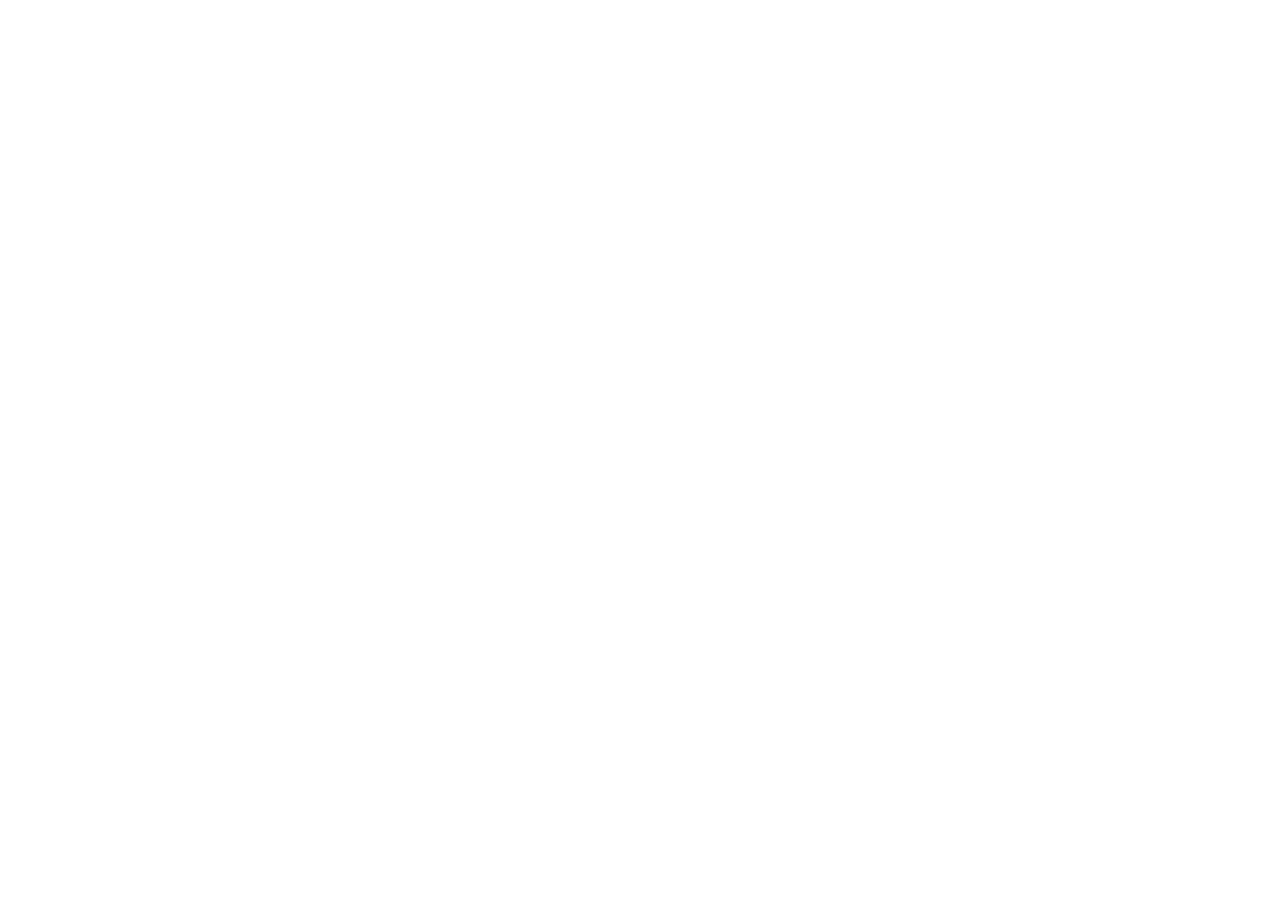
==== index.html @ 7dee85f5 "init project" ====
<!DOCTYPE html>
<html lang="en">
<head>
    <meta charset="UTF-8">
    <meta name="viewport" content="width=device-width, initial-scale=1.0">
    <title>Document</title>
</head>
<body>
    
</body>
</html>
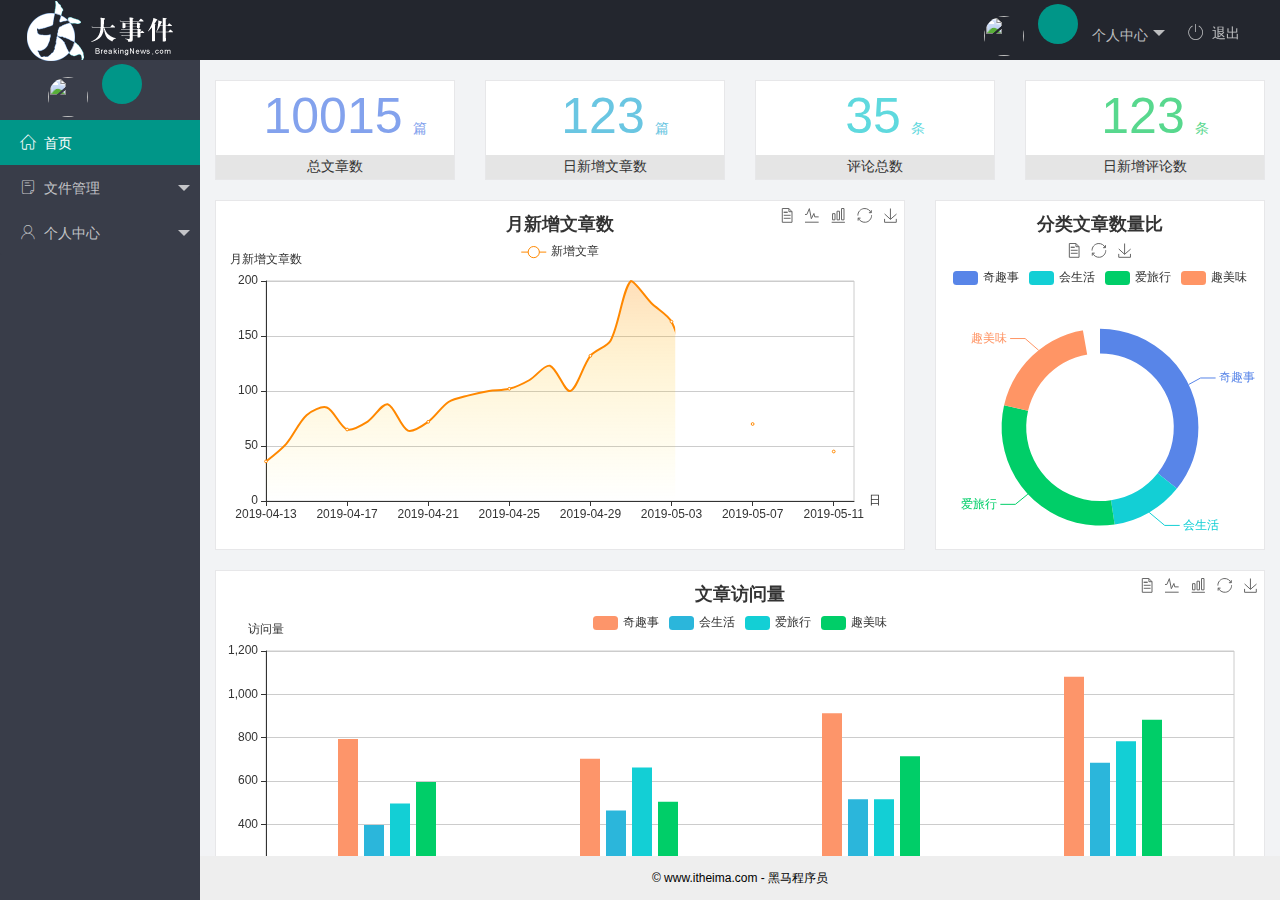
==== commit 32df4b97: "完成首页开发" ====
--- a/index.html
+++ b/index.html
@@ -1,11 +1,107 @@
 <!DOCTYPE html>
 <html lang="en">
+
 <head>
     <meta charset="UTF-8">
     <meta name="viewport" content="width=device-width, initial-scale=1.0">
-    <title>Document</title>
+    <title>后台主页</title>
+    <!-- 导入 layui 的样式表 -->
+    <link rel="stylesheet" href="/assets/lib/layui/css/layui.css">
+    <!-- 导入字体图标样式 -->
+    <link rel="stylesheet" href="/assets/fonts/iconfont.css">
+    <link rel="stylesheet" href="/assets/css/index.css">
 </head>
-<body>
-    
+
+<body class="layui-layout-body">
+    <div class="layui-layout layui-layout-admin">
+        <div class="layui-header">
+            <div class="layui-logo">
+                <img src="/assets/images/logo.png" alt="">
+            </div>
+            <!-- 头部区域（可配合layui已有的水平导航） -->
+
+            <ul class="layui-nav layui-layout-right">
+                <li class="layui-nav-item">
+                    <a href="javascript:;">
+                        <img src="http://t.cn/RCzsdCq" class="layui-nav-img">
+                        <span class="text-avatar"></span>
+                        个人中心
+                    </a>
+                    <dl class="layui-nav-child">
+                        <dd><a href="">基本资料</a></dd>
+                        <dd><a href="">更换头像</a></dd>
+                        <dd><a href="">重置密码</a></dd>
+                    </dl>
+                </li>
+                <li class="layui-nav-item"><a href="javascript:;" id="btnLogout"><span
+                            class="iconfont icon-tuichu"></span>退出</a></li>
+            </ul>
+        </div>
+
+        <div class="layui-side layui-bg-black">
+
+            <div class="userinfo">
+                <img src="http://t.cn/RCzsdCq" class="layui-nav-img">
+                <span class="text-avatar"></span>
+                <span id="welcome"></span>
+            </div>
+            <div class="layui-side-scroll">
+                <!-- 左侧导航区域（可配合layui已有的垂直导航） -->
+                <ul class="layui-nav layui-nav-tree" lay-shrink="all">
+                    <li class="layui-nav-item layui-this">
+                        <a href="/home/dashboard.html" target="fm"><span class="iconfont icon-home"></span>首页</a>
+                    </li>
+                    <li class="layui-nav-item">
+                        <a class="" href="javascript:;"><span class="iconfont icon-16"></span>文件管理</a>
+                        <dl class="layui-nav-child">
+                            <dd>
+                                <a href="javascript:;"><i class="layui-icon layui-icon-app"></i> 文章类型</a>
+                            </dd>
+                            <dd>
+                                <a href="javascript:;"><i class="layui-icon layui-icon-app"></i> 文章列表</a>
+                            </dd>
+                            <dd>
+                                <a href="javascript:;"><i class="layui-icon layui-icon-app"></i> 发表文章</a>
+                            </dd>
+                        </dl>
+                    </li>
+                    <li class="layui-nav-item">
+                        <a href="javascript:;"><span class="iconfont icon-user"></span>个人中心</a>
+                        <dl class="layui-nav-child">
+                            <dd>
+                                <a href="javascript:;"><i class="layui-icon layui-icon-app"></i> 基本资料</a>
+                            </dd>
+                            <dd>
+                                <a href="javascript:;"><i class="layui-icon layui-icon-app"></i> 更换头像</a>
+                            </dd>
+                            <dd>
+                                <a href="javascript:;"><i class="layui-icon layui-icon-app"></i> 重置密码</a>
+                            </dd>
+                        </dl>
+                    </li>
+
+                </ul>
+            </div>
+        </div>
+
+        <div class="layui-body">
+            <!-- 内容主体区域 -->
+            <iframe name="fm" src="/home/dashboard.html" frameborder="0"></iframe>
+        </div>
+
+        <div class="layui-footer">
+            <!-- 底部固定区域 -->
+            © www.itheima.com - 黑马程序员
+        </div>
+    </div>
+    <!-- 导入layui的js文件 -->
+    <script src="./assets/lib/layui/layui.all.js"></script>
+    <!-- 导入jquery -->
+    <script src="./assets/lib/jquery.js"></script>
+    <!-- 导入自己封装的baseAPI -->
+    <script src="./assets/js/baseAPI.js"></script>
+    <!-- 导入自己的 js 文件 -->
+    <script src="./assets/js/index.js"></script>
 </body>
+
 </html>--- a/assets/lib/layui/css/layui.css
+++ b/assets/lib/layui/css/layui.css
@@ -0,0 +1,2 @@
+/** layui-v2.5.5 MIT License By https://www.layui.com */
+ .layui-inline,img{display:inline-block;vertical-align:middle}h1,h2,h3,h4,h5,h6{font-weight:400}.layui-edge,.layui-header,.layui-inline,.layui-main{position:relative}.layui-body,.layui-edge,.layui-elip{overflow:hidden}.layui-btn,.layui-edge,.layui-inline,img{vertical-align:middle}.layui-btn,.layui-disabled,.layui-icon,.layui-unselect{-moz-user-select:none;-webkit-user-select:none;-ms-user-select:none}.layui-elip,.layui-form-checkbox span,.layui-form-pane .layui-form-label{text-overflow:ellipsis;white-space:nowrap}.layui-breadcrumb,.layui-tree-btnGroup{visibility:hidden}blockquote,body,button,dd,div,dl,dt,form,h1,h2,h3,h4,h5,h6,input,li,ol,p,pre,td,textarea,th,ul{margin:0;padding:0;-webkit-tap-highlight-color:rgba(0,0,0,0)}a:active,a:hover{outline:0}img{border:none}li{list-style:none}table{border-collapse:collapse;border-spacing:0}h4,h5,h6{font-size:100%}button,input,optgroup,option,select,textarea{font-family:inherit;font-size:inherit;font-style:inherit;font-weight:inherit;outline:0}pre{white-space:pre-wrap;white-space:-moz-pre-wrap;white-space:-pre-wrap;white-space:-o-pre-wrap;word-wrap:break-word}body{line-height:24px;font:14px Helvetica Neue,Helvetica,PingFang SC,Tahoma,Arial,sans-serif}hr{height:1px;margin:10px 0;border:0;clear:both}a{color:#333;text-decoration:none}a:hover{color:#777}a cite{font-style:normal;*cursor:pointer}.layui-border-box,.layui-border-box *{box-sizing:border-box}.layui-box,.layui-box *{box-sizing:content-box}.layui-clear{clear:both;*zoom:1}.layui-clear:after{content:'\20';clear:both;*zoom:1;display:block;height:0}.layui-inline{*display:inline;*zoom:1}.layui-edge{display:inline-block;width:0;height:0;border-width:6px;border-style:dashed;border-color:transparent}.layui-edge-top{top:-4px;border-bottom-color:#999;border-bottom-style:solid}.layui-edge-right{border-left-color:#999;border-left-style:solid}.layui-edge-bottom{top:2px;border-top-color:#999;border-top-style:solid}.layui-edge-left{border-right-color:#999;border-right-style:solid}.layui-disabled,.layui-disabled:hover{color:#d2d2d2!important;cursor:not-allowed!important}.layui-circle{border-radius:100%}.layui-show{display:block!important}.layui-hide{display:none!important}@font-face{font-family:layui-icon;src:url(../font/iconfont.eot?v=250);src:url(../font/iconfont.eot?v=250#iefix) format('embedded-opentype'),url(../font/iconfont.woff2?v=250) format('woff2'),url(../font/iconfont.woff?v=250) format('woff'),url(../font/iconfont.ttf?v=250) format('truetype'),url(../font/iconfont.svg?v=250#layui-icon) format('svg')}.layui-icon{font-family:layui-icon!important;font-size:16px;font-style:normal;-webkit-font-smoothing:antialiased;-moz-osx-font-smoothing:grayscale}.layui-icon-reply-fill:before{content:"\e611"}.layui-icon-set-fill:before{content:"\e614"}.layui-icon-menu-fill:before{content:"\e60f"}.layui-icon-search:before{content:"\e615"}.layui-icon-share:before{content:"\e641"}.layui-icon-set-sm:before{content:"\e620"}.layui-icon-engine:before{content:"\e628"}.layui-icon-close:before{content:"\1006"}.layui-icon-close-fill:before{content:"\1007"}.layui-icon-chart-screen:before{content:"\e629"}.layui-icon-star:before{content:"\e600"}.layui-icon-circle-dot:before{content:"\e617"}.layui-icon-chat:before{content:"\e606"}.layui-icon-release:before{content:"\e609"}.layui-icon-list:before{content:"\e60a"}.layui-icon-chart:before{content:"\e62c"}.layui-icon-ok-circle:before{content:"\1005"}.layui-icon-layim-theme:before{content:"\e61b"}.layui-icon-table:before{content:"\e62d"}.layui-icon-right:before{content:"\e602"}.layui-icon-left:before{content:"\e603"}.layui-icon-cart-simple:before{content:"\e698"}.layui-icon-face-cry:before{content:"\e69c"}.layui-icon-face-smile:before{content:"\e6af"}.layui-icon-survey:before{content:"\e6b2"}.layui-icon-tree:before{content:"\e62e"}.layui-icon-upload-circle:before{content:"\e62f"}.layui-icon-add-circle:before{content:"\e61f"}.layui-icon-download-circle:before{content:"\e601"}.layui-icon-templeate-1:before{content:"\e630"}.layui-icon-util:before{content:"\e631"}.layui-icon-face-surprised:before{content:"\e664"}.layui-icon-edit:before{content:"\e642"}.layui-icon-speaker:before{content:"\e645"}.layui-icon-down:before{content:"\e61a"}.layui-icon-file:before{content:"\e621"}.layui-icon-layouts:before{content:"\e632"}.layui-icon-rate-half:before{content:"\e6c9"}.layui-icon-add-circle-fine:before{content:"\e608"}.layui-icon-prev-circle:before{content:"\e633"}.layui-icon-read:before{content:"\e705"}.layui-icon-404:before{content:"\e61c"}.layui-icon-carousel:before{content:"\e634"}.layui-icon-help:before{content:"\e607"}.layui-icon-code-circle:before{content:"\e635"}.layui-icon-water:before{content:"\e636"}.layui-icon-username:before{content:"\e66f"}.layui-icon-find-fill:before{content:"\e670"}.layui-icon-about:before{content:"\e60b"}.layui-icon-location:before{content:"\e715"}.layui-icon-up:before{content:"\e619"}.layui-icon-pause:before{content:"\e651"}.layui-icon-date:before{content:"\e637"}.layui-icon-layim-uploadfile:before{content:"\e61d"}.layui-icon-delete:before{content:"\e640"}.layui-icon-play:before{content:"\e652"}.layui-icon-top:before{content:"\e604"}.layui-icon-friends:before{content:"\e612"}.layui-icon-refresh-3:before{content:"\e9aa"}.layui-icon-ok:before{content:"\e605"}.layui-icon-layer:before{content:"\e638"}.layui-icon-face-smile-fine:before{content:"\e60c"}.layui-icon-dollar:before{content:"\e659"}.layui-icon-group:before{content:"\e613"}.layui-icon-layim-download:before{content:"\e61e"}.layui-icon-picture-fine:before{content:"\e60d"}.layui-icon-link:before{content:"\e64c"}.layui-icon-diamond:before{content:"\e735"}.layui-icon-log:before{content:"\e60e"}.layui-icon-rate-solid:before{content:"\e67a"}.layui-icon-fonts-del:before{content:"\e64f"}.layui-icon-unlink:before{content:"\e64d"}.layui-icon-fonts-clear:before{content:"\e639"}.layui-icon-triangle-r:before{content:"\e623"}.layui-icon-circle:before{content:"\e63f"}.layui-icon-radio:before{content:"\e643"}.layui-icon-align-center:before{content:"\e647"}.layui-icon-align-right:before{content:"\e648"}.layui-icon-align-left:before{content:"\e649"}.layui-icon-loading-1:before{content:"\e63e"}.layui-icon-return:before{content:"\e65c"}.layui-icon-fonts-strong:before{content:"\e62b"}.layui-icon-upload:before{content:"\e67c"}.layui-icon-dialogue:before{content:"\e63a"}.layui-icon-video:before{content:"\e6ed"}.layui-icon-headset:before{content:"\e6fc"}.layui-icon-cellphone-fine:before{content:"\e63b"}.layui-icon-add-1:before{content:"\e654"}.layui-icon-face-smile-b:before{content:"\e650"}.layui-icon-fonts-html:before{content:"\e64b"}.layui-icon-form:before{content:"\e63c"}.layui-icon-cart:before{content:"\e657"}.layui-icon-camera-fill:before{content:"\e65d"}.layui-icon-tabs:before{content:"\e62a"}.layui-icon-fonts-code:before{content:"\e64e"}.layui-icon-fire:before{content:"\e756"}.layui-icon-set:before{content:"\e716"}.layui-icon-fonts-u:before{content:"\e646"}.layui-icon-triangle-d:before{content:"\e625"}.layui-icon-tips:before{content:"\e702"}.layui-icon-picture:before{content:"\e64a"}.layui-icon-more-vertical:before{content:"\e671"}.layui-icon-flag:before{content:"\e66c"}.layui-icon-loading:before{content:"\e63d"}.layui-icon-fonts-i:before{content:"\e644"}.layui-icon-refresh-1:before{content:"\e666"}.layui-icon-rmb:before{content:"\e65e"}.layui-icon-home:before{content:"\e68e"}.layui-icon-user:before{content:"\e770"}.layui-icon-notice:before{content:"\e667"}.layui-icon-login-weibo:before{content:"\e675"}.layui-icon-voice:before{content:"\e688"}.layui-icon-upload-drag:before{content:"\e681"}.layui-icon-login-qq:before{content:"\e676"}.layui-icon-snowflake:before{content:"\e6b1"}.layui-icon-file-b:before{content:"\e655"}.layui-icon-template:before{content:"\e663"}.layui-icon-auz:before{content:"\e672"}.layui-icon-console:before{content:"\e665"}.layui-icon-app:before{content:"\e653"}.layui-icon-prev:before{content:"\e65a"}.layui-icon-website:before{content:"\e7ae"}.layui-icon-next:before{content:"\e65b"}.layui-icon-component:before{content:"\e857"}.layui-icon-more:before{content:"\e65f"}.layui-icon-login-wechat:before{content:"\e677"}.layui-icon-shrink-right:before{content:"\e668"}.layui-icon-spread-left:before{content:"\e66b"}.layui-icon-camera:before{content:"\e660"}.layui-icon-note:before{content:"\e66e"}.layui-icon-refresh:before{content:"\e669"}.layui-icon-female:before{content:"\e661"}.layui-icon-male:before{content:"\e662"}.layui-icon-password:before{content:"\e673"}.layui-icon-senior:before{content:"\e674"}.layui-icon-theme:before{content:"\e66a"}.layui-icon-tread:before{content:"\e6c5"}.layui-icon-praise:before{content:"\e6c6"}.layui-icon-star-fill:before{content:"\e658"}.layui-icon-rate:before{content:"\e67b"}.layui-icon-template-1:before{content:"\e656"}.layui-icon-vercode:before{content:"\e679"}.layui-icon-cellphone:before{content:"\e678"}.layui-icon-screen-full:before{content:"\e622"}.layui-icon-screen-restore:before{content:"\e758"}.layui-icon-cols:before{content:"\e610"}.layui-icon-export:before{content:"\e67d"}.layui-icon-print:before{content:"\e66d"}.layui-icon-slider:before{content:"\e714"}.layui-icon-addition:before{content:"\e624"}.layui-icon-subtraction:before{content:"\e67e"}.layui-icon-service:before{content:"\e626"}.layui-icon-transfer:before{content:"\e691"}.layui-main{width:1140px;margin:0 auto}.layui-header{z-index:1000;height:60px}.layui-header a:hover{transition:all .5s;-webkit-transition:all .5s}.layui-side{position:fixed;left:0;top:0;bottom:0;z-index:999;width:200px;overflow-x:hidden}.layui-side-scroll{position:relative;width:220px;height:100%;overflow-x:hidden}.layui-body{position:absolute;left:200px;right:0;top:0;bottom:0;z-index:998;width:auto;overflow-y:auto;box-sizing:border-box}.layui-layout-body{overflow:hidden}.layui-layout-admin .layui-header{background-color:#23262E}.layui-layout-admin .layui-side{top:60px;width:200px;overflow-x:hidden}.layui-layout-admin .layui-body{position:fixed;top:60px;bottom:44px}.layui-layout-admin .layui-main{width:auto;margin:0 15px}.layui-layout-admin .layui-footer{position:fixed;left:200px;right:0;bottom:0;height:44px;line-height:44px;padding:0 15px;background-color:#eee}.layui-layout-admin .layui-logo{position:absolute;left:0;top:0;width:200px;height:100%;line-height:60px;text-align:center;color:#009688;font-size:16px}.layui-layout-admin .layui-header .layui-nav{background:0 0}.layui-layout-left{position:absolute!important;left:200px;top:0}.layui-layout-right{position:absolute!important;right:0;top:0}.layui-container{position:relative;margin:0 auto;padding:0 15px;box-sizing:border-box}.layui-fluid{position:relative;margin:0 auto;padding:0 15px}.layui-row:after,.layui-row:before{content:'';display:block;clear:both}.layui-col-lg1,.layui-col-lg10,.layui-col-lg11,.layui-col-lg12,.layui-col-lg2,.layui-col-lg3,.layui-col-lg4,.layui-col-lg5,.layui-col-lg6,.layui-col-lg7,.layui-col-lg8,.layui-col-lg9,.layui-col-md1,.layui-col-md10,.layui-col-md11,.layui-col-md12,.layui-col-md2,.layui-col-md3,.layui-col-md4,.layui-col-md5,.layui-col-md6,.layui-col-md7,.layui-col-md8,.layui-col-md9,.layui-col-sm1,.layui-col-sm10,.layui-col-sm11,.layui-col-sm12,.layui-col-sm2,.layui-col-sm3,.layui-col-sm4,.layui-col-sm5,.layui-col-sm6,.layui-col-sm7,.layui-col-sm8,.layui-col-sm9,.layui-col-xs1,.layui-col-xs10,.layui-col-xs11,.layui-col-xs12,.layui-col-xs2,.layui-col-xs3,.layui-col-xs4,.layui-col-xs5,.layui-col-xs6,.layui-col-xs7,.layui-col-xs8,.layui-col-xs9{position:relative;display:block;box-sizing:border-box}.layui-col-xs1,.layui-col-xs10,.layui-col-xs11,.layui-col-xs12,.layui-col-xs2,.layui-col-xs3,.layui-col-xs4,.layui-col-xs5,.layui-col-xs6,.layui-col-xs7,.layui-col-xs8,.layui-col-xs9{float:left}.layui-col-xs1{width:8.33333333%}.layui-col-xs2{width:16.66666667%}.layui-col-xs3{width:25%}.layui-col-xs4{width:33.33333333%}.layui-col-xs5{width:41.66666667%}.layui-col-xs6{width:50%}.layui-col-xs7{width:58.33333333%}.layui-col-xs8{width:66.66666667%}.layui-col-xs9{width:75%}.layui-col-xs10{width:83.33333333%}.layui-col-xs11{width:91.66666667%}.layui-col-xs12{width:100%}.layui-col-xs-offset1{margin-left:8.33333333%}.layui-col-xs-offset2{margin-left:16.66666667%}.layui-col-xs-offset3{margin-left:25%}.layui-col-xs-offset4{margin-left:33.33333333%}.layui-col-xs-offset5{margin-left:41.66666667%}.layui-col-xs-offset6{margin-left:50%}.layui-col-xs-offset7{margin-left:58.33333333%}.layui-col-xs-offset8{margin-left:66.66666667%}.layui-col-xs-offset9{margin-left:75%}.layui-col-xs-offset10{margin-left:83.33333333%}.layui-col-xs-offset11{margin-left:91.66666667%}.layui-col-xs-offset12{margin-left:100%}@media screen and (max-width:768px){.layui-hide-xs{display:none!important}.layui-show-xs-block{display:block!important}.layui-show-xs-inline{display:inline!important}.layui-show-xs-inline-block{display:inline-block!important}}@media screen and (min-width:768px){.layui-container{width:750px}.layui-hide-sm{display:none!important}.layui-show-sm-block{display:block!important}.layui-show-sm-inline{display:inline!important}.layui-show-sm-inline-block{display:inline-block!important}.layui-col-sm1,.layui-col-sm10,.layui-col-sm11,.layui-col-sm12,.layui-col-sm2,.layui-col-sm3,.layui-col-sm4,.layui-col-sm5,.layui-col-sm6,.layui-col-sm7,.layui-col-sm8,.layui-col-sm9{float:left}.layui-col-sm1{width:8.33333333%}.layui-col-sm2{width:16.66666667%}.layui-col-sm3{width:25%}.layui-col-sm4{width:33.33333333%}.layui-col-sm5{width:41.66666667%}.layui-col-sm6{width:50%}.layui-col-sm7{width:58.33333333%}.layui-col-sm8{width:66.66666667%}.layui-col-sm9{width:75%}.layui-col-sm10{width:83.33333333%}.layui-col-sm11{width:91.66666667%}.layui-col-sm12{width:100%}.layui-col-sm-offset1{margin-left:8.33333333%}.layui-col-sm-offset2{margin-left:16.66666667%}.layui-col-sm-offset3{margin-left:25%}.layui-col-sm-offset4{margin-left:33.33333333%}.layui-col-sm-offset5{margin-left:41.66666667%}.layui-col-sm-offset6{margin-left:50%}.layui-col-sm-offset7{margin-left:58.33333333%}.layui-col-sm-offset8{margin-left:66.66666667%}.layui-col-sm-offset9{margin-left:75%}.layui-col-sm-offset10{margin-left:83.33333333%}.layui-col-sm-offset11{margin-left:91.66666667%}.layui-col-sm-offset12{margin-left:100%}}@media screen and (min-width:992px){.layui-container{width:970px}.layui-hide-md{display:none!important}.layui-show-md-block{display:block!important}.layui-show-md-inline{display:inline!important}.layui-show-md-inline-block{display:inline-block!important}.layui-col-md1,.layui-col-md10,.layui-col-md11,.layui-col-md12,.layui-col-md2,.layui-col-md3,.layui-col-md4,.layui-col-md5,.layui-col-md6,.layui-col-md7,.layui-col-md8,.layui-col-md9{float:left}.layui-col-md1{width:8.33333333%}.layui-col-md2{width:16.66666667%}.layui-col-md3{width:25%}.layui-col-md4{width:33.33333333%}.layui-col-md5{width:41.66666667%}.layui-col-md6{width:50%}.layui-col-md7{width:58.33333333%}.layui-col-md8{width:66.66666667%}.layui-col-md9{width:75%}.layui-col-md10{width:83.33333333%}.layui-col-md11{width:91.66666667%}.layui-col-md12{width:100%}.layui-col-md-offset1{margin-left:8.33333333%}.layui-col-md-offset2{margin-left:16.66666667%}.layui-col-md-offset3{margin-left:25%}.layui-col-md-offset4{margin-left:33.33333333%}.layui-col-md-offset5{margin-left:41.66666667%}.layui-col-md-offset6{margin-left:50%}.layui-col-md-offset7{margin-left:58.33333333%}.layui-col-md-offset8{margin-left:66.66666667%}.layui-col-md-offset9{margin-left:75%}.layui-col-md-offset10{margin-left:83.33333333%}.layui-col-md-offset11{margin-left:91.66666667%}.layui-col-md-offset12{margin-left:100%}}@media screen and (min-width:1200px){.layui-container{width:1170px}.layui-hide-lg{display:none!important}.layui-show-lg-block{display:block!important}.layui-show-lg-inline{display:inline!important}.layui-show-lg-inline-block{display:inline-block!important}.layui-col-lg1,.layui-col-lg10,.layui-col-lg11,.layui-col-lg12,.layui-col-lg2,.layui-col-lg3,.layui-col-lg4,.layui-col-lg5,.layui-col-lg6,.layui-col-lg7,.layui-col-lg8,.layui-col-lg9{float:left}.layui-col-lg1{width:8.33333333%}.layui-col-lg2{width:16.66666667%}.layui-col-lg3{width:25%}.layui-col-lg4{width:33.33333333%}.layui-col-lg5{width:41.66666667%}.layui-col-lg6{width:50%}.layui-col-lg7{width:58.33333333%}.layui-col-lg8{width:66.66666667%}.layui-col-lg9{width:75%}.layui-col-lg10{width:83.33333333%}.layui-col-lg11{width:91.66666667%}.layui-col-lg12{width:100%}.layui-col-lg-offset1{margin-left:8.33333333%}.layui-col-lg-offset2{margin-left:16.66666667%}.layui-col-lg-offset3{margin-left:25%}.layui-col-lg-offset4{margin-left:33.33333333%}.layui-col-lg-offset5{margin-left:41.66666667%}.layui-col-lg-offset6{margin-left:50%}.layui-col-lg-offset7{margin-left:58.33333333%}.layui-col-lg-offset8{margin-left:66.66666667%}.layui-col-lg-offset9{margin-left:75%}.layui-col-lg-offset10{margin-left:83.33333333%}.layui-col-lg-offset11{margin-left:91.66666667%}.layui-col-lg-offset12{margin-left:100%}}.layui-col-space1{margin:-.5px}.layui-col-space1>*{padding:.5px}.layui-col-space3{margin:-1.5px}.layui-col-space3>*{padding:1.5px}.layui-col-space5{margin:-2.5px}.layui-col-space5>*{padding:2.5px}.layui-col-space8{margin:-3.5px}.layui-col-space8>*{padding:3.5px}.layui-col-space10{margin:-5px}.layui-col-space10>*{padding:5px}.layui-col-space12{margin:-6px}.layui-col-space12>*{padding:6px}.layui-col-space15{margin:-7.5px}.layui-col-space15>*{padding:7.5px}.layui-col-space18{margin:-9px}.layui-col-space18>*{padding:9px}.layui-col-space20{margin:-10px}.layui-col-space20>*{padding:10px}.layui-col-space22{margin:-11px}.layui-col-space22>*{padding:11px}.layui-col-space25{margin:-12.5px}.layui-col-space25>*{padding:12.5px}.layui-col-space30{margin:-15px}.layui-col-space30>*{padding:15px}.layui-btn,.layui-input,.layui-select,.layui-textarea,.layui-upload-button{outline:0;-webkit-appearance:none;transition:all .3s;-webkit-transition:all .3s;box-sizing:border-box}.layui-elem-quote{margin-bottom:10px;padding:15px;line-height:22px;border-left:5px solid #009688;border-radius:0 2px 2px 0;background-color:#f2f2f2}.layui-quote-nm{border-style:solid;border-width:1px 1px 1px 5px;background:0 0}.layui-elem-field{margin-bottom:10px;padding:0;border-width:1px;border-style:solid}.layui-elem-field legend{margin-left:20px;padding:0 10px;font-size:20px;font-weight:300}.layui-field-title{margin:10px 0 20px;border-width:1px 0 0}.layui-field-box{padding:10px 15px}.layui-field-title .layui-field-box{padding:10px 0}.layui-progress{position:relative;height:6px;border-radius:20px;background-color:#e2e2e2}.layui-progress-bar{position:absolute;left:0;top:0;width:0;max-width:100%;height:6px;border-radius:20px;text-align:right;background-color:#5FB878;transition:all .3s;-webkit-transition:all .3s}.layui-progress-big,.layui-progress-big .layui-progress-bar{height:18px;line-height:18px}.layui-progress-text{position:relative;top:-20px;line-height:18px;font-size:12px;color:#666}.layui-progress-big .layui-progress-text{position:static;padding:0 10px;color:#fff}.layui-collapse{border-width:1px;border-style:solid;border-radius:2px}.layui-colla-content,.layui-colla-item{border-top-width:1px;border-top-style:solid}.layui-colla-item:first-child{border-top:none}.layui-colla-title{position:relative;height:42px;line-height:42px;padding:0 15px 0 35px;color:#333;background-color:#f2f2f2;cursor:pointer;font-size:14px;overflow:hidden}.layui-colla-content{display:none;padding:10px 15px;line-height:22px;color:#666}.layui-colla-icon{position:absolute;left:15px;top:0;font-size:14px}.layui-card{margin-bottom:15px;border-radius:2px;background-color:#fff;box-shadow:0 1px 2px 0 rgba(0,0,0,.05)}.layui-card:last-child{margin-bottom:0}.layui-card-header{position:relative;height:42px;line-height:42px;padding:0 15px;border-bottom:1px solid #f6f6f6;color:#333;border-radius:2px 2px 0 0;font-size:14px}.layui-bg-black,.layui-bg-blue,.layui-bg-cyan,.layui-bg-green,.layui-bg-orange,.layui-bg-red{color:#fff!important}.layui-card-body{position:relative;padding:10px 15px;line-height:24px}.layui-card-body[pad15]{padding:15px}.layui-card-body[pad20]{padding:20px}.layui-card-body .layui-table{margin:5px 0}.layui-card .layui-tab{margin:0}.layui-panel-window{position:relative;padding:15px;border-radius:0;border-top:5px solid #E6E6E6;background-color:#fff}.layui-auxiliar-moving{position:fixed;left:0;right:0;top:0;bottom:0;width:100%;height:100%;background:0 0;z-index:9999999999}.layui-form-label,.layui-form-mid,.layui-form-select,.layui-input-block,.layui-input-inline,.layui-textarea{position:relative}.layui-bg-red{background-color:#FF5722!important}.layui-bg-orange{background-color:#FFB800!important}.layui-bg-green{background-color:#009688!important}.layui-bg-cyan{background-color:#2F4056!important}.layui-bg-blue{background-color:#1E9FFF!important}.layui-bg-black{background-color:#393D49!important}.layui-bg-gray{background-color:#eee!important;color:#666!important}.layui-badge-rim,.layui-colla-content,.layui-colla-item,.layui-collapse,.layui-elem-field,.layui-form-pane .layui-form-item[pane],.layui-form-pane .layui-form-label,.layui-input,.layui-layedit,.layui-layedit-tool,.layui-quote-nm,.layui-select,.layui-tab-bar,.layui-tab-card,.layui-tab-title,.layui-tab-title .layui-this:after,.layui-textarea{border-color:#e6e6e6}.layui-timeline-item:before,hr{background-color:#e6e6e6}.layui-text{line-height:22px;font-size:14px;color:#666}.layui-text h1,.layui-text h2,.layui-text h3{font-weight:500;color:#333}.layui-text h1{font-size:30px}.layui-text h2{font-size:24px}.layui-text h3{font-size:18px}.layui-text a:not(.layui-btn){color:#01AAED}.layui-text a:not(.layui-btn):hover{text-decoration:underline}.layui-text ul{padding:5px 0 5px 15px}.layui-text ul li{margin-top:5px;list-style-type:disc}.layui-text em,.layui-word-aux{color:#999!important;padding:0 5px!important}.layui-btn{display:inline-block;height:38px;line-height:38px;padding:0 18px;background-color:#009688;color:#fff;white-space:nowrap;text-align:center;font-size:14px;border:none;border-radius:2px;cursor:pointer}.layui-btn:hover{opacity:.8;filter:alpha(opacity=80);color:#fff}.layui-btn:active{opacity:1;filter:alpha(opacity=100)}.layui-btn+.layui-btn{margin-left:10px}.layui-btn-container{font-size:0}.layui-btn-container .layui-btn{margin-right:10px;margin-bottom:10px}.layui-btn-container .layui-btn+.layui-btn{margin-left:0}.layui-table .layui-btn-container .layui-btn{margin-bottom:9px}.layui-btn-radius{border-radius:100px}.layui-btn .layui-icon{margin-right:3px;font-size:18px;vertical-align:bottom;vertical-align:middle\9}.layui-btn-primary{border:1px solid #C9C9C9;background-color:#fff;color:#555}.layui-btn-primary:hover{border-color:#009688;color:#333}.layui-btn-normal{background-color:#1E9FFF}.layui-btn-warm{background-color:#FFB800}.layui-btn-danger{background-color:#FF5722}.layui-btn-checked{background-color:#5FB878}.layui-btn-disabled,.layui-btn-disabled:active,.layui-btn-disabled:hover{border:1px solid #e6e6e6;background-color:#FBFBFB;color:#C9C9C9;cursor:not-allowed;opacity:1}.layui-btn-lg{height:44px;line-height:44px;padding:0 25px;font-size:16px}.layui-btn-sm{height:30px;line-height:30px;padding:0 10px;font-size:12px}.layui-btn-sm i{font-size:16px!important}.layui-btn-xs{height:22px;line-height:22px;padding:0 5px;font-size:12px}.layui-btn-xs i{font-size:14px!important}.layui-btn-group{display:inline-block;vertical-align:middle;font-size:0}.layui-btn-group .layui-btn{margin-left:0!important;margin-right:0!important;border-left:1px solid rgba(255,255,255,.5);border-radius:0}.layui-btn-group .layui-btn-primary{border-left:none}.layui-btn-group .layui-btn-primary:hover{border-color:#C9C9C9;color:#009688}.layui-btn-group .layui-btn:first-child{border-left:none;border-radius:2px 0 0 2px}.layui-btn-group .layui-btn-primary:first-child{border-left:1px solid #c9c9c9}.layui-btn-group .layui-btn:last-child{border-radius:0 2px 2px 0}.layui-btn-group .layui-btn+.layui-btn{margin-left:0}.layui-btn-group+.layui-btn-group{margin-left:10px}.layui-btn-fluid{width:100%}.layui-input,.layui-select,.layui-textarea{height:38px;line-height:1.3;line-height:38px\9;border-width:1px;border-style:solid;background-color:#fff;border-radius:2px}.layui-input::-webkit-input-placeholder,.layui-select::-webkit-input-placeholder,.layui-textarea::-webkit-input-placeholder{line-height:1.3}.layui-input,.layui-textarea{display:block;width:100%;padding-left:10px}.layui-input:hover,.layui-textarea:hover{border-color:#D2D2D2!important}.layui-input:focus,.layui-textarea:focus{border-color:#C9C9C9!important}.layui-textarea{min-height:100px;height:auto;line-height:20px;padding:6px 10px;resize:vertical}.layui-select{padding:0 10px}.layui-form input[type=checkbox],.layui-form input[type=radio],.layui-form select{display:none}.layui-form [lay-ignore]{display:initial}.layui-form-item{margin-bottom:15px;clear:both;*zoom:1}.layui-form-item:after{content:'\20';clear:both;*zoom:1;display:block;height:0}.layui-form-label{float:left;display:block;padding:9px 15px;width:80px;font-weight:400;line-height:20px;text-align:right}.layui-form-label-col{display:block;float:none;padding:9px 0;line-height:20px;text-align:left}.layui-form-item .layui-inline{margin-bottom:5px;margin-right:10px}.layui-input-block{margin-left:110px;min-height:36px}.layui-input-inline{display:inline-block;vertical-align:middle}.layui-form-item .layui-input-inline{float:left;width:190px;margin-right:10px}.layui-form-text .layui-input-inline{width:auto}.layui-form-mid{float:left;display:block;padding:9px 0!important;line-height:20px;margin-right:10px}.layui-form-danger+.layui-form-select .layui-input,.layui-form-danger:focus{border-color:#FF5722!important}.layui-form-select .layui-input{padding-right:30px;cursor:pointer}.layui-form-select .layui-edge{position:absolute;right:10px;top:50%;margin-top:-3px;cursor:pointer;border-width:6px;border-top-color:#c2c2c2;border-top-style:solid;transition:all .3s;-webkit-transition:all .3s}.layui-form-select dl{display:none;position:absolute;left:0;top:42px;padding:5px 0;z-index:899;min-width:100%;border:1px solid #d2d2d2;max-height:300px;overflow-y:auto;background-color:#fff;border-radius:2px;box-shadow:0 2px 4px rgba(0,0,0,.12);box-sizing:border-box}.layui-form-select dl dd,.layui-form-select dl dt{padding:0 10px;line-height:36px;white-space:nowrap;overflow:hidden;text-overflow:ellipsis}.layui-form-select dl dt{font-size:12px;color:#999}.layui-form-select dl dd{cursor:pointer}.layui-form-select dl dd:hover{background-color:#f2f2f2;-webkit-transition:.5s all;transition:.5s all}.layui-form-select .layui-select-group dd{padding-left:20px}.layui-form-select dl dd.layui-select-tips{padding-left:10px!important;color:#999}.layui-form-select dl dd.layui-this{background-color:#5FB878;color:#fff}.layui-form-checkbox,.layui-form-select dl dd.layui-disabled{background-color:#fff}.layui-form-selected dl{display:block}.layui-form-checkbox,.layui-form-checkbox *,.layui-form-switch{display:inline-block;vertical-align:middle}.layui-form-selected .layui-edge{margin-top:-9px;-webkit-transform:rotate(180deg);transform:rotate(180deg);margin-top:-3px\9}:root .layui-form-selected .layui-edge{margin-top:-9px\0/IE9}.layui-form-selectup dl{top:auto;bottom:42px}.layui-select-none{margin:5px 0;text-align:center;color:#999}.layui-select-disabled .layui-disabled{border-color:#eee!important}.layui-select-disabled .layui-edge{border-top-color:#d2d2d2}.layui-form-checkbox{position:relative;height:30px;line-height:30px;margin-right:10px;padding-right:30px;cursor:pointer;font-size:0;-webkit-transition:.1s linear;transition:.1s linear;box-sizing:border-box}.layui-form-checkbox span{padding:0 10px;height:100%;font-size:14px;border-radius:2px 0 0 2px;background-color:#d2d2d2;color:#fff;overflow:hidden}.layui-form-checkbox:hover span{background-color:#c2c2c2}.layui-form-checkbox i{position:absolute;right:0;top:0;width:30px;height:28px;border:1px solid #d2d2d2;border-left:none;border-radius:0 2px 2px 0;color:#fff;font-size:20px;text-align:center}.layui-form-checkbox:hover i{border-color:#c2c2c2;color:#c2c2c2}.layui-form-checked,.layui-form-checked:hover{border-color:#5FB878}.layui-form-checked span,.layui-form-checked:hover span{background-color:#5FB878}.layui-form-checked i,.layui-form-checked:hover i{color:#5FB878}.layui-form-item .layui-form-checkbox{margin-top:4px}.layui-form-checkbox[lay-skin=primary]{height:auto!important;line-height:normal!important;min-width:18px;min-height:18px;border:none!important;margin-right:0;padding-left:28px;padding-right:0;background:0 0}.layui-form-checkbox[lay-skin=primary] span{padding-left:0;padding-right:15px;line-height:18px;background:0 0;color:#666}.layui-form-checkbox[lay-skin=primary] i{right:auto;left:0;width:16px;height:16px;line-height:16px;border:1px solid #d2d2d2;font-size:12px;border-radius:2px;background-color:#fff;-webkit-transition:.1s linear;transition:.1s linear}.layui-form-checkbox[lay-skin=primary]:hover i{border-color:#5FB878;color:#fff}.layui-form-checked[lay-skin=primary] i{border-color:#5FB878!important;background-color:#5FB878;color:#fff}.layui-checkbox-disbaled[lay-skin=primary] span{background:0 0!important;color:#c2c2c2}.layui-checkbox-disbaled[lay-skin=primary]:hover i{border-color:#d2d2d2}.layui-form-item .layui-form-checkbox[lay-skin=primary]{margin-top:10px}.layui-form-switch{position:relative;height:22px;line-height:22px;min-width:35px;padding:0 5px;margin-top:8px;border:1px solid #d2d2d2;border-radius:20px;cursor:pointer;background-color:#fff;-webkit-transition:.1s linear;transition:.1s linear}.layui-form-switch i{position:absolute;left:5px;top:3px;width:16px;height:16px;border-radius:20px;background-color:#d2d2d2;-webkit-transition:.1s linear;transition:.1s linear}.layui-form-switch em{position:relative;top:0;width:25px;margin-left:21px;padding:0!important;text-align:center!important;color:#999!important;font-style:normal!important;font-size:12px}.layui-form-onswitch{border-color:#5FB878;background-color:#5FB878}.layui-checkbox-disbaled,.layui-checkbox-disbaled i{border-color:#e2e2e2!important}.layui-form-onswitch i{left:100%;margin-left:-21px;background-color:#fff}.layui-form-onswitch em{margin-left:5px;margin-right:21px;color:#fff!important}.layui-checkbox-disbaled span{background-color:#e2e2e2!important}.layui-checkbox-disbaled:hover i{color:#fff!important}[lay-radio]{display:none}.layui-form-radio,.layui-form-radio *{display:inline-block;vertical-align:middle}.layui-form-radio{line-height:28px;margin:6px 10px 0 0;padding-right:10px;cursor:pointer;font-size:0}.layui-form-radio *{font-size:14px}.layui-form-radio>i{margin-right:8px;font-size:22px;color:#c2c2c2}.layui-form-radio>i:hover,.layui-form-radioed>i{color:#5FB878}.layui-radio-disbaled>i{color:#e2e2e2!important}.layui-form-pane .layui-form-label{width:110px;padding:8px 15px;height:38px;line-height:20px;border-width:1px;border-style:solid;border-radius:2px 0 0 2px;text-align:center;background-color:#FBFBFB;overflow:hidden;box-sizing:border-box}.layui-form-pane .layui-input-inline{margin-left:-1px}.layui-form-pane .layui-input-block{margin-left:110px;left:-1px}.layui-form-pane .layui-input{border-radius:0 2px 2px 0}.layui-form-pane .layui-form-text .layui-form-label{float:none;width:100%;border-radius:2px;box-sizing:border-box;text-align:left}.layui-form-pane .layui-form-text .layui-input-inline{display:block;margin:0;top:-1px;clear:both}.layui-form-pane .layui-form-text .layui-input-block{margin:0;left:0;top:-1px}.layui-form-pane .layui-form-text .layui-textarea{min-height:100px;border-radius:0 0 2px 2px}.layui-form-pane .layui-form-checkbox{margin:4px 0 4px 10px}.layui-form-pane .layui-form-radio,.layui-form-pane .layui-form-switch{margin-top:6px;margin-left:10px}.layui-form-pane .layui-form-item[pane]{position:relative;border-width:1px;border-style:solid}.layui-form-pane .layui-form-item[pane] .layui-form-label{position:absolute;left:0;top:0;height:100%;border-width:0 1px 0 0}.layui-form-pane .layui-form-item[pane] .layui-input-inline{margin-left:110px}@media screen and (max-width:450px){.layui-form-item .layui-form-label{text-overflow:ellipsis;overflow:hidden;white-space:nowrap}.layui-form-item .layui-inline{display:block;margin-right:0;margin-bottom:20px;clear:both}.layui-form-item .layui-inline:after{content:'\20';clear:both;display:block;height:0}.layui-form-item .layui-input-inline{display:block;float:none;left:-3px;width:auto;margin:0 0 10px 112px}.layui-form-item .layui-input-inline+.layui-form-mid{margin-left:110px;top:-5px;padding:0}.layui-form-item .layui-form-checkbox{margin-right:5px;margin-bottom:5px}}.layui-layedit{border-width:1px;border-style:solid;border-radius:2px}.layui-layedit-tool{padding:3px 5px;border-bottom-width:1px;border-bottom-style:solid;font-size:0}.layedit-tool-fixed{position:fixed;top:0;border-top:1px solid #e2e2e2}.layui-layedit-tool .layedit-tool-mid,.layui-layedit-tool .layui-icon{display:inline-block;vertical-align:middle;text-align:center;font-size:14px}.layui-layedit-tool .layui-icon{position:relative;width:32px;height:30px;line-height:30px;margin:3px 5px;color:#777;cursor:pointer;border-radius:2px}.layui-layedit-tool .layui-icon:hover{color:#393D49}.layui-layedit-tool .layui-icon:active{color:#000}.layui-layedit-tool .layedit-tool-active{background-color:#e2e2e2;color:#000}.layui-layedit-tool .layui-disabled,.layui-layedit-tool .layui-disabled:hover{color:#d2d2d2;cursor:not-allowed}.layui-layedit-tool .layedit-tool-mid{width:1px;height:18px;margin:0 10px;background-color:#d2d2d2}.layedit-tool-html{width:50px!important;font-size:30px!important}.layedit-tool-b,.layedit-tool-code,.layedit-tool-help{font-size:16px!important}.layedit-tool-d,.layedit-tool-face,.layedit-tool-image,.layedit-tool-unlink{font-size:18px!important}.layedit-tool-image input{position:absolute;font-size:0;left:0;top:0;width:100%;height:100%;opacity:.01;filter:Alpha(opacity=1);cursor:pointer}.layui-layedit-iframe iframe{display:block;width:100%}#LAY_layedit_code{overflow:hidden}.layui-laypage{display:inline-block;*display:inline;*zoom:1;vertical-align:middle;margin:10px 0;font-size:0}.layui-laypage>a:first-child,.layui-laypage>a:first-child em{border-radius:2px 0 0 2px}.layui-laypage>a:last-child,.layui-laypage>a:last-child em{border-radius:0 2px 2px 0}.layui-laypage>:first-child{margin-left:0!important}.layui-laypage>:last-child{margin-right:0!important}.layui-laypage a,.layui-laypage button,.layui-laypage input,.layui-laypage select,.layui-laypage span{border:1px solid #e2e2e2}.layui-laypage a,.layui-laypage span{display:inline-block;*display:inline;*zoom:1;vertical-align:middle;padding:0 15px;height:28px;line-height:28px;margin:0 -1px 5px 0;background-color:#fff;color:#333;font-size:12px}.layui-flow-more a *,.layui-laypage input,.layui-table-view select[lay-ignore]{display:inline-block}.layui-laypage a:hover{color:#009688}.layui-laypage em{font-style:normal}.layui-laypage .layui-laypage-spr{color:#999;font-weight:700}.layui-laypage a{text-decoration:none}.layui-laypage .layui-laypage-curr{position:relative}.layui-laypage .layui-laypage-curr em{position:relative;color:#fff}.layui-laypage .layui-laypage-curr .layui-laypage-em{position:absolute;left:-1px;top:-1px;padding:1px;width:100%;height:100%;background-color:#009688}.layui-laypage-em{border-radius:2px}.layui-laypage-next em,.layui-laypage-prev em{font-family:Sim sun;font-size:16px}.layui-laypage .layui-laypage-count,.layui-laypage .layui-laypage-limits,.layui-laypage .layui-laypage-refresh,.layui-laypage .layui-laypage-skip{margin-left:10px;margin-right:10px;padding:0;border:none}.layui-laypage .layui-laypage-limits,.layui-laypage .layui-laypage-refresh{vertical-align:top}.layui-laypage .layui-laypage-refresh i{font-size:18px;cursor:pointer}.layui-laypage select{height:22px;padding:3px;border-radius:2px;cursor:pointer}.layui-laypage .layui-laypage-skip{height:30px;line-height:30px;color:#999}.layui-laypage button,.layui-laypage input{height:30px;line-height:30px;border-radius:2px;vertical-align:top;background-color:#fff;box-sizing:border-box}.layui-laypage input{width:40px;margin:0 10px;padding:0 3px;text-align:center}.layui-laypage input:focus,.layui-laypage select:focus{border-color:#009688!important}.layui-laypage button{margin-left:10px;padding:0 10px;cursor:pointer}.layui-table,.layui-table-view{margin:10px 0}.layui-flow-more{margin:10px 0;text-align:center;color:#999;font-size:14px}.layui-flow-more a{height:32px;line-height:32px}.layui-flow-more a *{vertical-align:top}.layui-flow-more a cite{padding:0 20px;border-radius:3px;background-color:#eee;color:#333;font-style:normal}.layui-flow-more a cite:hover{opacity:.8}.layui-flow-more a i{font-size:30px;color:#737383}.layui-table{width:100%;background-color:#fff;color:#666}.layui-table tr{transition:all .3s;-webkit-transition:all .3s}.layui-table th{text-align:left;font-weight:400}.layui-table tbody tr:hover,.layui-table thead tr,.layui-table-click,.layui-table-header,.layui-table-hover,.layui-table-mend,.layui-table-patch,.layui-table-tool,.layui-table-total,.layui-table-total tr,.layui-table[lay-even] tr:nth-child(even){background-color:#f2f2f2}.layui-table td,.layui-table th,.layui-table-col-set,.layui-table-fixed-r,.layui-table-grid-down,.layui-table-header,.layui-table-page,.layui-table-tips-main,.layui-table-tool,.layui-table-total,.layui-table-view,.layui-table[lay-skin=line],.layui-table[lay-skin=row]{border-width:1px;border-style:solid;border-color:#e6e6e6}.layui-table td,.layui-table th{position:relative;padding:9px 15px;min-height:20px;line-height:20px;font-size:14px}.layui-table[lay-skin=line] td,.layui-table[lay-skin=line] th{border-width:0 0 1px}.layui-table[lay-skin=row] td,.layui-table[lay-skin=row] th{border-width:0 1px 0 0}.layui-table[lay-skin=nob] td,.layui-table[lay-skin=nob] th{border:none}.layui-table img{max-width:100px}.layui-table[lay-size=lg] td,.layui-table[lay-size=lg] th{padding:15px 30px}.layui-table-view .layui-table[lay-size=lg] .layui-table-cell{height:40px;line-height:40px}.layui-table[lay-size=sm] td,.layui-table[lay-size=sm] th{font-size:12px;padding:5px 10px}.layui-table-view .layui-table[lay-size=sm] .layui-table-cell{height:20px;line-height:20px}.layui-table[lay-data]{display:none}.layui-table-box{position:relative;overflow:hidden}.layui-table-view .layui-table{position:relative;width:auto;margin:0}.layui-table-view .layui-table[lay-skin=line]{border-width:0 1px 0 0}.layui-table-view .layui-table[lay-skin=row]{border-width:0 0 1px}.layui-table-view .layui-table td,.layui-table-view .layui-table th{padding:5px 0;border-top:none;border-left:none}.layui-table-view .layui-table th.layui-unselect .layui-table-cell span{cursor:pointer}.layui-table-view .layui-table td{cursor:default}.layui-table-view .layui-table td[data-edit=text]{cursor:text}.layui-table-view .layui-form-checkbox[lay-skin=primary] i{width:18px;height:18px}.layui-table-view .layui-form-radio{line-height:0;padding:0}.layui-table-view .layui-form-radio>i{margin:0;font-size:20px}.layui-table-init{position:absolute;left:0;top:0;width:100%;height:100%;text-align:center;z-index:110}.layui-table-init .layui-icon{position:absolute;left:50%;top:50%;margin:-15px 0 0 -15px;font-size:30px;color:#c2c2c2}.layui-table-header{border-width:0 0 1px;overflow:hidden}.layui-table-header .layui-table{margin-bottom:-1px}.layui-table-tool .layui-inline[lay-event]{position:relative;width:26px;height:26px;padding:5px;line-height:16px;margin-right:10px;text-align:center;color:#333;border:1px solid #ccc;cursor:pointer;-webkit-transition:.5s all;transition:.5s all}.layui-table-tool .layui-inline[lay-event]:hover{border:1px solid #999}.layui-table-tool-temp{padding-right:120px}.layui-table-tool-self{position:absolute;right:17px;top:10px}.layui-table-tool .layui-table-tool-self .layui-inline[lay-event]{margin:0 0 0 10px}.layui-table-tool-panel{position:absolute;top:29px;left:-1px;padding:5px 0;min-width:150px;min-height:40px;border:1px solid #d2d2d2;text-align:left;overflow-y:auto;background-color:#fff;box-shadow:0 2px 4px rgba(0,0,0,.12)}.layui-table-cell,.layui-table-tool-panel li{overflow:hidden;text-overflow:ellipsis;white-space:nowrap}.layui-table-tool-panel li{padding:0 10px;line-height:30px;-webkit-transition:.5s all;transition:.5s all}.layui-table-tool-panel li .layui-form-checkbox[lay-skin=primary]{width:100%;padding-left:28px}.layui-table-tool-panel li:hover{background-color:#f2f2f2}.layui-table-tool-panel li .layui-form-checkbox[lay-skin=primary] i{position:absolute;left:0;top:0}.layui-table-tool-panel li .layui-form-checkbox[lay-skin=primary] span{padding:0}.layui-table-tool .layui-table-tool-self .layui-table-tool-panel{left:auto;right:-1px}.layui-table-col-set{position:absolute;right:0;top:0;width:20px;height:100%;border-width:0 0 0 1px;background-color:#fff}.layui-table-sort{width:10px;height:20px;margin-left:5px;cursor:pointer!important}.layui-table-sort .layui-edge{position:absolute;left:5px;border-width:5px}.layui-table-sort .layui-table-sort-asc{top:3px;border-top:none;border-bottom-style:solid;border-bottom-color:#b2b2b2}.layui-table-sort .layui-table-sort-asc:hover{border-bottom-color:#666}.layui-table-sort .layui-table-sort-desc{bottom:5px;border-bottom:none;border-top-style:solid;border-top-color:#b2b2b2}.layui-table-sort .layui-table-sort-desc:hover{border-top-color:#666}.layui-table-sort[lay-sort=asc] .layui-table-sort-asc{border-bottom-color:#000}.layui-table-sort[lay-sort=desc] .layui-table-sort-desc{border-top-color:#000}.layui-table-cell{height:28px;line-height:28px;padding:0 15px;position:relative;box-sizing:border-box}.layui-table-cell .layui-form-checkbox[lay-skin=primary]{top:-1px;padding:0}.layui-table-cell .layui-table-link{color:#01AAED}.laytable-cell-checkbox,.laytable-cell-numbers,.laytable-cell-radio,.laytable-cell-space{padding:0;text-align:center}.layui-table-body{position:relative;overflow:auto;margin-right:-1px;margin-bottom:-1px}.layui-table-body .layui-none{line-height:26px;padding:15px;text-align:center;color:#999}.layui-table-fixed{position:absolute;left:0;top:0;z-index:101}.layui-table-fixed .layui-table-body{overflow:hidden}.layui-table-fixed-l{box-shadow:0 -1px 8px rgba(0,0,0,.08)}.layui-table-fixed-r{left:auto;right:-1px;border-width:0 0 0 1px;box-shadow:-1px 0 8px rgba(0,0,0,.08)}.layui-table-fixed-r .layui-table-header{position:relative;overflow:visible}.layui-table-mend{position:absolute;right:-49px;top:0;height:100%;width:50px}.layui-table-tool{position:relative;z-index:890;width:100%;min-height:50px;line-height:30px;padding:10px 15px;border-width:0 0 1px}.layui-table-tool .layui-btn-container{margin-bottom:-10px}.layui-table-page,.layui-table-total{border-width:1px 0 0;margin-bottom:-1px;overflow:hidden}.layui-table-page{position:relative;width:100%;padding:7px 7px 0;height:41px;font-size:12px;white-space:nowrap}.layui-table-page>div{height:26px}.layui-table-page .layui-laypage{margin:0}.layui-table-page .layui-laypage a,.layui-table-page .layui-laypage span{height:26px;line-height:26px;margin-bottom:10px;border:none;background:0 0}.layui-table-page .layui-laypage a,.layui-table-page .layui-laypage span.layui-laypage-curr{padding:0 12px}.layui-table-page .layui-laypage span{margin-left:0;padding:0}.layui-table-page .layui-laypage .layui-laypage-prev{margin-left:-7px!important}.layui-table-page .layui-laypage .layui-laypage-curr .layui-laypage-em{left:0;top:0;padding:0}.layui-table-page .layui-laypage button,.layui-table-page .layui-laypage input{height:26px;line-height:26px}.layui-table-page .layui-laypage input{width:40px}.layui-table-page .layui-laypage button{padding:0 10px}.layui-table-page select{height:18px}.layui-table-patch .layui-table-cell{padding:0;width:30px}.layui-table-edit{position:absolute;left:0;top:0;width:100%;height:100%;padding:0 14px 1px;border-radius:0;box-shadow:1px 1px 20px rgba(0,0,0,.15)}.layui-table-edit:focus{border-color:#5FB878!important}select.layui-table-edit{padding:0 0 0 10px;border-color:#C9C9C9}.layui-table-view .layui-form-checkbox,.layui-table-view .layui-form-radio,.layui-table-view .layui-form-switch{top:0;margin:0;box-sizing:content-box}.layui-table-view .layui-form-checkbox{top:-1px;height:26px;line-height:26px}.layui-table-view .layui-form-checkbox i{height:26px}.layui-table-grid .layui-table-cell{overflow:visible}.layui-table-grid-down{position:absolute;top:0;right:0;width:26px;height:100%;padding:5px 0;border-width:0 0 0 1px;text-align:center;background-color:#fff;color:#999;cursor:pointer}.layui-table-grid-down .layui-icon{position:absolute;top:50%;left:50%;margin:-8px 0 0 -8px}.layui-table-grid-down:hover{background-color:#fbfbfb}body .layui-table-tips .layui-layer-content{background:0 0;padding:0;box-shadow:0 1px 6px rgba(0,0,0,.12)}.layui-table-tips-main{margin:-44px 0 0 -1px;max-height:150px;padding:8px 15px;font-size:14px;overflow-y:scroll;background-color:#fff;color:#666}.layui-table-tips-c{position:absolute;right:-3px;top:-13px;width:20px;height:20px;padding:3px;cursor:pointer;background-color:#666;border-radius:50%;color:#fff}.layui-table-tips-c:hover{background-color:#777}.layui-table-tips-c:before{position:relative;right:-2px}.layui-upload-file{display:none!important;opacity:.01;filter:Alpha(opacity=1)}.layui-upload-drag,.layui-upload-form,.layui-upload-wrap{display:inline-block}.layui-upload-list{margin:10px 0}.layui-upload-choose{padding:0 10px;color:#999}.layui-upload-drag{position:relative;padding:30px;border:1px dashed #e2e2e2;background-color:#fff;text-align:center;cursor:pointer;color:#999}.layui-upload-drag .layui-icon{font-size:50px;color:#009688}.layui-upload-drag[lay-over]{border-color:#009688}.layui-upload-iframe{position:absolute;width:0;height:0;border:0;visibility:hidden}.layui-upload-wrap{position:relative;vertical-align:middle}.layui-upload-wrap .layui-upload-file{display:block!important;position:absolute;left:0;top:0;z-index:10;font-size:100px;width:100%;height:100%;opacity:.01;filter:Alpha(opacity=1);cursor:pointer}.layui-transfer-active,.layui-transfer-box{display:inline-block;vertical-align:middle}.layui-transfer-box,.layui-transfer-header,.layui-transfer-search{border-width:0;border-style:solid;border-color:#e6e6e6}.layui-transfer-box{position:relative;border-width:1px;width:200px;height:360px;border-radius:2px;background-color:#fff}.layui-transfer-box .layui-form-checkbox{width:100%;margin:0!important}.layui-transfer-header{height:38px;line-height:38px;padding:0 10px;border-bottom-width:1px}.layui-transfer-search{position:relative;padding:10px;border-bottom-width:1px}.layui-transfer-search .layui-input{height:32px;padding-left:30px;font-size:12px}.layui-transfer-search .layui-icon-search{position:absolute;left:20px;top:50%;margin-top:-8px;color:#666}.layui-transfer-active{margin:0 15px}.layui-transfer-active .layui-btn{display:block;margin:0;padding:0 15px;background-color:#5FB878;border-color:#5FB878;color:#fff}.layui-transfer-active .layui-btn-disabled{background-color:#FBFBFB;border-color:#e6e6e6;color:#C9C9C9}.layui-transfer-active .layui-btn:first-child{margin-bottom:15px}.layui-transfer-active .layui-btn .layui-icon{margin:0;font-size:14px!important}.layui-transfer-data{padding:5px 0;overflow:auto}.layui-transfer-data li{height:32px;line-height:32px;padding:0 10px}.layui-transfer-data li:hover{background-color:#f2f2f2;transition:.5s all}.layui-transfer-data .layui-none{padding:15px 10px;text-align:center;color:#999}.layui-nav{position:relative;padding:0 20px;background-color:#393D49;color:#fff;border-radius:2px;font-size:0;box-sizing:border-box}.layui-nav *{font-size:14px}.layui-nav .layui-nav-item{position:relative;display:inline-block;*display:inline;*zoom:1;vertical-align:middle;line-height:60px}.layui-nav .layui-nav-item a{display:block;padding:0 20px;color:#fff;color:rgba(255,255,255,.7);transition:all .3s;-webkit-transition:all .3s}.layui-nav .layui-this:after,.layui-nav-bar,.layui-nav-tree .layui-nav-itemed:after{position:absolute;left:0;top:0;width:0;height:5px;background-color:#5FB878;transition:all .2s;-webkit-transition:all .2s}.layui-nav-bar{z-index:1000}.layui-nav .layui-nav-item a:hover,.layui-nav .layui-this a{color:#fff}.layui-nav .layui-this:after{content:'';top:auto;bottom:0;width:100%}.layui-nav-img{width:30px;height:30px;margin-right:10px;border-radius:50%}.layui-nav .layui-nav-more{content:'';width:0;height:0;border-style:solid dashed dashed;border-color:#fff transparent transparent;overflow:hidden;cursor:pointer;transition:all .2s;-webkit-transition:all .2s;position:absolute;top:50%;right:3px;margin-top:-3px;border-width:6px;border-top-color:rgba(255,255,255,.7)}.layui-nav .layui-nav-mored,.layui-nav-itemed>a .layui-nav-more{margin-top:-9px;border-style:dashed dashed solid;border-color:transparent transparent #fff}.layui-nav-child{display:none;position:absolute;left:0;top:65px;min-width:100%;line-height:36px;padding:5px 0;box-shadow:0 2px 4px rgba(0,0,0,.12);border:1px solid #d2d2d2;background-color:#fff;z-index:100;border-radius:2px;white-space:nowrap}.layui-nav .layui-nav-child a{color:#333}.layui-nav .layui-nav-child a:hover{background-color:#f2f2f2;color:#000}.layui-nav-child dd{position:relative}.layui-nav .layui-nav-child dd.layui-this a,.layui-nav-child dd.layui-this{background-color:#5FB878;color:#fff}.layui-nav-child dd.layui-this:after{display:none}.layui-nav-tree{width:200px;padding:0}.layui-nav-tree .layui-nav-item{display:block;width:100%;line-height:45px}.layui-nav-tree .layui-nav-item a{position:relative;height:45px;line-height:45px;text-overflow:ellipsis;overflow:hidden;white-space:nowrap}.layui-nav-tree .layui-nav-item a:hover{background-color:#4E5465}.layui-nav-tree .layui-nav-bar{width:5px;height:0;background-color:#009688}.layui-nav-tree .layui-nav-child dd.layui-this,.layui-nav-tree .layui-nav-child dd.layui-this a,.layui-nav-tree .layui-this,.layui-nav-tree .layui-this>a,.layui-nav-tree .layui-this>a:hover{background-color:#009688;color:#fff}.layui-nav-tree .layui-this:after{display:none}.layui-nav-itemed>a,.layui-nav-tree .layui-nav-title a,.layui-nav-tree .layui-nav-title a:hover{color:#fff!important}.layui-nav-tree .layui-nav-child{position:relative;z-index:0;top:0;border:none;box-shadow:none}.layui-nav-tree .layui-nav-child a{height:40px;line-height:40px;color:#fff;color:rgba(255,255,255,.7)}.layui-nav-tree .layui-nav-child,.layui-nav-tree .layui-nav-child a:hover{background:0 0;color:#fff}.layui-nav-tree .layui-nav-more{right:10px}.layui-nav-itemed>.layui-nav-child{display:block;padding:0;background-color:rgba(0,0,0,.3)!important}.layui-nav-itemed>.layui-nav-child>.layui-this>.layui-nav-child{display:block}.layui-nav-side{position:fixed;top:0;bottom:0;left:0;overflow-x:hidden;z-index:999}.layui-bg-blue .layui-nav-bar,.layui-bg-blue .layui-nav-itemed:after,.layui-bg-blue .layui-this:after{background-color:#93D1FF}.layui-bg-blue .layui-nav-child dd.layui-this{background-color:#1E9FFF}.layui-bg-blue .layui-nav-itemed>a,.layui-nav-tree.layui-bg-blue .layui-nav-title a,.layui-nav-tree.layui-bg-blue .layui-nav-title a:hover{background-color:#007DDB!important}.layui-breadcrumb{font-size:0}.layui-breadcrumb>*{font-size:14px}.layui-breadcrumb a{color:#999!important}.layui-breadcrumb a:hover{color:#5FB878!important}.layui-breadcrumb a cite{color:#666;font-style:normal}.layui-breadcrumb span[lay-separator]{margin:0 10px;color:#999}.layui-tab{margin:10px 0;text-align:left!important}.layui-tab[overflow]>.layui-tab-title{overflow:hidden}.layui-tab-title{position:relative;left:0;height:40px;white-space:nowrap;font-size:0;border-bottom-width:1px;border-bottom-style:solid;transition:all .2s;-webkit-transition:all .2s}.layui-tab-title li{display:inline-block;*display:inline;*zoom:1;vertical-align:middle;font-size:14px;transition:all .2s;-webkit-transition:all .2s;position:relative;line-height:40px;min-width:65px;padding:0 15px;text-align:center;cursor:pointer}.layui-tab-title li a{display:block}.layui-tab-title .layui-this{color:#000}.layui-tab-title .layui-this:after{position:absolute;left:0;top:0;content:'';width:100%;height:41px;border-width:1px;border-style:solid;border-bottom-color:#fff;border-radius:2px 2px 0 0;box-sizing:border-box;pointer-events:none}.layui-tab-bar{position:absolute;right:0;top:0;z-index:10;width:30px;height:39px;line-height:39px;border-width:1px;border-style:solid;border-radius:2px;text-align:center;background-color:#fff;cursor:pointer}.layui-tab-bar .layui-icon{position:relative;display:inline-block;top:3px;transition:all .3s;-webkit-transition:all .3s}.layui-tab-item{display:none}.layui-tab-more{padding-right:30px;height:auto!important;white-space:normal!important}.layui-tab-more li.layui-this:after{border-bottom-color:#e2e2e2;border-radius:2px}.layui-tab-more .layui-tab-bar .layui-icon{top:-2px;top:3px\9;-webkit-transform:rotate(180deg);transform:rotate(180deg)}:root .layui-tab-more .layui-tab-bar .layui-icon{top:-2px\0/IE9}.layui-tab-content{padding:10px}.layui-tab-title li .layui-tab-close{position:relative;display:inline-block;width:18px;height:18px;line-height:20px;margin-left:8px;top:1px;text-align:center;font-size:14px;color:#c2c2c2;transition:all .2s;-webkit-transition:all .2s}.layui-tab-title li .layui-tab-close:hover{border-radius:2px;background-color:#FF5722;color:#fff}.layui-tab-brief>.layui-tab-title .layui-this{color:#009688}.layui-tab-brief>.layui-tab-more li.layui-this:after,.layui-tab-brief>.layui-tab-title .layui-this:after{border:none;border-radius:0;border-bottom:2px solid #5FB878}.layui-tab-brief[overflow]>.layui-tab-title .layui-this:after{top:-1px}.layui-tab-card{border-width:1px;border-style:solid;border-radius:2px;box-shadow:0 2px 5px 0 rgba(0,0,0,.1)}.layui-tab-card>.layui-tab-title{background-color:#f2f2f2}.layui-tab-card>.layui-tab-title li{margin-right:-1px;margin-left:-1px}.layui-tab-card>.layui-tab-title .layui-this{background-color:#fff}.layui-tab-card>.layui-tab-title .layui-this:after{border-top:none;border-width:1px;border-bottom-color:#fff}.layui-tab-card>.layui-tab-title .layui-tab-bar{height:40px;line-height:40px;border-radius:0;border-top:none;border-right:none}.layui-tab-card>.layui-tab-more .layui-this{background:0 0;color:#5FB878}.layui-tab-card>.layui-tab-more .layui-this:after{border:none}.layui-timeline{padding-left:5px}.layui-timeline-item{position:relative;padding-bottom:20px}.layui-timeline-axis{position:absolute;left:-5px;top:0;z-index:10;width:20px;height:20px;line-height:20px;background-color:#fff;color:#5FB878;border-radius:50%;text-align:center;cursor:pointer}.layui-timeline-axis:hover{color:#FF5722}.layui-timeline-item:before{content:'';position:absolute;left:5px;top:0;z-index:0;width:1px;height:100%}.layui-timeline-item:last-child:before{display:none}.layui-timeline-item:first-child:before{display:block}.layui-timeline-content{padding-left:25px}.layui-timeline-title{position:relative;margin-bottom:10px}.layui-badge,.layui-badge-dot,.layui-badge-rim{position:relative;display:inline-block;padding:0 6px;font-size:12px;text-align:center;background-color:#FF5722;color:#fff;border-radius:2px}.layui-badge{height:18px;line-height:18px}.layui-badge-dot{width:8px;height:8px;padding:0;border-radius:50%}.layui-badge-rim{height:18px;line-height:18px;border-width:1px;border-style:solid;background-color:#fff;color:#666}.layui-btn .layui-badge,.layui-btn .layui-badge-dot{margin-left:5px}.layui-nav .layui-badge,.layui-nav .layui-badge-dot{position:absolute;top:50%;margin:-8px 6px 0}.layui-tab-title .layui-badge,.layui-tab-title .layui-badge-dot{left:5px;top:-2px}.layui-carousel{position:relative;left:0;top:0;background-color:#f8f8f8}.layui-carousel>[carousel-item]{position:relative;width:100%;height:100%;overflow:hidden}.layui-carousel>[carousel-item]:before{position:absolute;content:'\e63d';left:50%;top:50%;width:100px;line-height:20px;margin:-10px 0 0 -50px;text-align:center;color:#c2c2c2;font-family:layui-icon!important;font-size:30px;font-style:normal;-webkit-font-smoothing:antialiased;-moz-osx-font-smoothing:grayscale}.layui-carousel>[carousel-item]>*{display:none;position:absolute;left:0;top:0;width:100%;height:100%;background-color:#f8f8f8;transition-duration:.3s;-webkit-transition-duration:.3s}.layui-carousel-updown>*{-webkit-transition:.3s ease-in-out up;transition:.3s ease-in-out up}.layui-carousel-arrow{display:none\9;opacity:0;position:absolute;left:10px;top:50%;margin-top:-18px;width:36px;height:36px;line-height:36px;text-align:center;font-size:20px;border:0;border-radius:50%;background-color:rgba(0,0,0,.2);color:#fff;-webkit-transition-duration:.3s;transition-duration:.3s;cursor:pointer}.layui-carousel-arrow[lay-type=add]{left:auto!important;right:10px}.layui-carousel:hover .layui-carousel-arrow[lay-type=add],.layui-carousel[lay-arrow=always] .layui-carousel-arrow[lay-type=add]{right:20px}.layui-carousel[lay-arrow=always] .layui-carousel-arrow{opacity:1;left:20px}.layui-carousel[lay-arrow=none] .layui-carousel-arrow{display:none}.layui-carousel-arrow:hover,.layui-carousel-ind ul:hover{background-color:rgba(0,0,0,.35)}.layui-carousel:hover .layui-carousel-arrow{display:block\9;opacity:1;left:20px}.layui-carousel-ind{position:relative;top:-35px;width:100%;line-height:0!important;text-align:center;font-size:0}.layui-carousel[lay-indicator=outside]{margin-bottom:30px}.layui-carousel[lay-indicator=outside] .layui-carousel-ind{top:10px}.layui-carousel[lay-indicator=outside] .layui-carousel-ind ul{background-color:rgba(0,0,0,.5)}.layui-carousel[lay-indicator=none] .layui-carousel-ind{display:none}.layui-carousel-ind ul{display:inline-block;padding:5px;background-color:rgba(0,0,0,.2);border-radius:10px;-webkit-transition-duration:.3s;transition-duration:.3s}.layui-carousel-ind li{display:inline-block;width:10px;height:10px;margin:0 3px;font-size:14px;background-color:#e2e2e2;background-color:rgba(255,255,255,.5);border-radius:50%;cursor:pointer;-webkit-transition-duration:.3s;transition-duration:.3s}.layui-carousel-ind li:hover{background-color:rgba(255,255,255,.7)}.layui-carousel-ind li.layui-this{background-color:#fff}.layui-carousel>[carousel-item]>.layui-carousel-next,.layui-carousel>[carousel-item]>.layui-carousel-prev,.layui-carousel>[carousel-item]>.layui-this{display:block}.layui-carousel>[carousel-item]>.layui-this{left:0}.layui-carousel>[carousel-item]>.layui-carousel-prev{left:-100%}.layui-carousel>[carousel-item]>.layui-carousel-next{left:100%}.layui-carousel>[carousel-item]>.layui-carousel-next.layui-carousel-left,.layui-carousel>[carousel-item]>.layui-carousel-prev.layui-carousel-right{left:0}.layui-carousel>[carousel-item]>.layui-this.layui-carousel-left{left:-100%}.layui-carousel>[carousel-item]>.layui-this.layui-carousel-right{left:100%}.layui-carousel[lay-anim=updown] .layui-carousel-arrow{left:50%!important;top:20px;margin:0 0 0 -18px}.layui-carousel[lay-anim=updown]>[carousel-item]>*,.layui-carousel[lay-anim=fade]>[carousel-item]>*{left:0!important}.layui-carousel[lay-anim=updown] .layui-carousel-arrow[lay-type=add]{top:auto!important;bottom:20px}.layui-carousel[lay-anim=updown] .layui-carousel-ind{position:absolute;top:50%;right:20px;width:auto;height:auto}.layui-carousel[lay-anim=updown] .layui-carousel-ind ul{padding:3px 5px}.layui-carousel[lay-anim=updown] .layui-carousel-ind li{display:block;margin:6px 0}.layui-carousel[lay-anim=updown]>[carousel-item]>.layui-this{top:0}.layui-carousel[lay-anim=updown]>[carousel-item]>.layui-carousel-prev{top:-100%}.layui-carousel[lay-anim=updown]>[carousel-item]>.layui-carousel-next{top:100%}.layui-carousel[lay-anim=updown]>[carousel-item]>.layui-carousel-next.layui-carousel-left,.layui-carousel[lay-anim=updown]>[carousel-item]>.layui-carousel-prev.layui-carousel-right{top:0}.layui-carousel[lay-anim=updown]>[carousel-item]>.layui-this.layui-carousel-left{top:-100%}.layui-carousel[lay-anim=updown]>[carousel-item]>.layui-this.layui-carousel-right{top:100%}.layui-carousel[lay-anim=fade]>[carousel-item]>.layui-carousel-next,.layui-carousel[lay-anim=fade]>[carousel-item]>.layui-carousel-prev{opacity:0}.layui-carousel[lay-anim=fade]>[carousel-item]>.layui-carousel-next.layui-carousel-left,.layui-carousel[lay-anim=fade]>[carousel-item]>.layui-carousel-prev.layui-carousel-right{opacity:1}.layui-carousel[lay-anim=fade]>[carousel-item]>.layui-this.layui-carousel-left,.layui-carousel[lay-anim=fade]>[carousel-item]>.layui-this.layui-carousel-right{opacity:0}.layui-fixbar{position:fixed;right:15px;bottom:15px;z-index:999999}.layui-fixbar li{width:50px;height:50px;line-height:50px;margin-bottom:1px;text-align:center;cursor:pointer;font-size:30px;background-color:#9F9F9F;color:#fff;border-radius:2px;opacity:.95}.layui-fixbar li:hover{opacity:.85}.layui-fixbar li:active{opacity:1}.layui-fixbar .layui-fixbar-top{display:none;font-size:40px}body .layui-util-face{border:none;background:0 0}body .layui-util-face .layui-layer-content{padding:0;background-color:#fff;color:#666;box-shadow:none}.layui-util-face .layui-layer-TipsG{display:none}.layui-util-face ul{position:relative;width:372px;padding:10px;border:1px solid #D9D9D9;background-color:#fff;box-shadow:0 0 20px rgba(0,0,0,.2)}.layui-util-face ul li{cursor:pointer;float:left;border:1px solid #e8e8e8;height:22px;width:26px;overflow:hidden;margin:-1px 0 0 -1px;padding:4px 2px;text-align:center}.layui-util-face ul li:hover{position:relative;z-index:2;border:1px solid #eb7350;background:#fff9ec}.layui-code{position:relative;margin:10px 0;padding:15px;line-height:20px;border:1px solid #ddd;border-left-width:6px;background-color:#F2F2F2;color:#333;font-family:Courier New;font-size:12px}.layui-rate,.layui-rate *{display:inline-block;vertical-align:middle}.layui-rate{padding:10px 5px 10px 0;font-size:0}.layui-rate li i.layui-icon{font-size:20px;color:#FFB800;margin-right:5px;transition:all .3s;-webkit-transition:all .3s}.layui-rate li i:hover{cursor:pointer;transform:scale(1.12);-webkit-transform:scale(1.12)}.layui-rate[readonly] li i:hover{cursor:default;transform:scale(1)}.layui-colorpicker{width:26px;height:26px;border:1px solid #e6e6e6;padding:5px;border-radius:2px;line-height:24px;display:inline-block;cursor:pointer;transition:all .3s;-webkit-transition:all .3s}.layui-colorpicker:hover{border-color:#d2d2d2}.layui-colorpicker.layui-colorpicker-lg{width:34px;height:34px;line-height:32px}.layui-colorpicker.layui-colorpicker-sm{width:24px;height:24px;line-height:22px}.layui-colorpicker.layui-colorpicker-xs{width:22px;height:22px;line-height:20px}.layui-colorpicker-trigger-bgcolor{display:block;background:url([data-uri]);border-radius:2px}.layui-colorpicker-trigger-span{display:block;height:100%;box-sizing:border-box;border:1px solid rgba(0,0,0,.15);border-radius:2px;text-align:center}.layui-colorpicker-trigger-i{display:inline-block;color:#FFF;font-size:12px}.layui-colorpicker-trigger-i.layui-icon-close{color:#999}.layui-colorpicker-main{position:absolute;z-index:66666666;width:280px;padding:7px;background:#FFF;border:1px solid #d2d2d2;border-radius:2px;box-shadow:0 2px 4px rgba(0,0,0,.12)}.layui-colorpicker-main-wrapper{height:180px;position:relative}.layui-colorpicker-basis{width:260px;height:100%;position:relative}.layui-colorpicker-basis-white{width:100%;height:100%;position:absolute;top:0;left:0;background:linear-gradient(90deg,#FFF,hsla(0,0%,100%,0))}.layui-colorpicker-basis-black{width:100%;height:100%;position:absolute;top:0;left:0;background:linear-gradient(0deg,#000,transparent)}.layui-colorpicker-basis-cursor{width:10px;height:10px;border:1px solid #FFF;border-radius:50%;position:absolute;top:-3px;right:-3px;cursor:pointer}.layui-colorpicker-side{position:absolute;top:0;right:0;width:12px;height:100%;background:linear-gradient(red,#FF0,#0F0,#0FF,#00F,#F0F,red)}.layui-colorpicker-side-slider{width:100%;height:5px;box-shadow:0 0 1px #888;box-sizing:border-box;background:#FFF;border-radius:1px;border:1px solid #f0f0f0;cursor:pointer;position:absolute;left:0}.layui-colorpicker-main-alpha{display:none;height:12px;margin-top:7px;background:url([data-uri])}.layui-colorpicker-alpha-bgcolor{height:100%;position:relative}.layui-colorpicker-alpha-slider{width:5px;height:100%;box-shadow:0 0 1px #888;box-sizing:border-box;background:#FFF;border-radius:1px;border:1px solid #f0f0f0;cursor:pointer;position:absolute;top:0}.layui-colorpicker-main-pre{padding-top:7px;font-size:0}.layui-colorpicker-pre{width:20px;height:20px;border-radius:2px;display:inline-block;margin-left:6px;margin-bottom:7px;cursor:pointer}.layui-colorpicker-pre:nth-child(11n+1){margin-left:0}.layui-colorpicker-pre-isalpha{background:url([data-uri])}.layui-colorpicker-pre.layui-this{box-shadow:0 0 3px 2px rgba(0,0,0,.15)}.layui-colorpicker-pre>div{height:100%;border-radius:2px}.layui-colorpicker-main-input{text-align:right;padding-top:7px}.layui-colorpicker-main-input .layui-btn-container .layui-btn{margin:0 0 0 10px}.layui-colorpicker-main-input div.layui-inline{float:left;margin-right:10px;font-size:14px}.layui-colorpicker-main-input input.layui-input{width:150px;height:30px;color:#666}.layui-slider{height:4px;background:#e2e2e2;border-radius:3px;position:relative;cursor:pointer}.layui-slider-bar{border-radius:3px;position:absolute;height:100%}.layui-slider-step{position:absolute;top:0;width:4px;height:4px;border-radius:50%;background:#FFF;-webkit-transform:translateX(-50%);transform:translateX(-50%)}.layui-slider-wrap{width:36px;height:36px;position:absolute;top:-16px;-webkit-transform:translateX(-50%);transform:translateX(-50%);z-index:10;text-align:center}.layui-slider-wrap-btn{width:12px;height:12px;border-radius:50%;background:#FFF;display:inline-block;vertical-align:middle;cursor:pointer;transition:.3s}.layui-slider-wrap:after{content:"";height:100%;display:inline-block;vertical-align:middle}.layui-slider-wrap-btn.layui-slider-hover,.layui-slider-wrap-btn:hover{transform:scale(1.2)}.layui-slider-wrap-btn.layui-disabled:hover{transform:scale(1)!important}.layui-slider-tips{position:absolute;top:-42px;z-index:66666666;white-space:nowrap;display:none;-webkit-transform:translateX(-50%);transform:translateX(-50%);color:#FFF;background:#000;border-radius:3px;height:25px;line-height:25px;padding:0 10px}.layui-slider-tips:after{content:'';position:absolute;bottom:-12px;left:50%;margin-left:-6px;width:0;height:0;border-width:6px;border-style:solid;border-color:#000 transparent transparent}.layui-slider-input{width:70px;height:32px;border:1px solid #e6e6e6;border-radius:3px;font-size:16px;line-height:32px;position:absolute;right:0;top:-15px}.layui-slider-input-btn{display:none;position:absolute;top:0;right:0;width:20px;height:100%;border-left:1px solid #d2d2d2}.layui-slider-input-btn i{cursor:pointer;position:absolute;right:0;bottom:0;width:20px;height:50%;font-size:12px;line-height:16px;text-align:center;color:#999}.layui-slider-input-btn i:first-child{top:0;border-bottom:1px solid #d2d2d2}.layui-slider-input-txt{height:100%;font-size:14px}.layui-slider-input-txt input{height:100%;border:none}.layui-slider-input-btn i:hover{color:#009688}.layui-slider-vertical{width:4px;margin-left:34px}.layui-slider-vertical .layui-slider-bar{width:4px}.layui-slider-vertical .layui-slider-step{top:auto;left:0;-webkit-transform:translateY(50%);transform:translateY(50%)}.layui-slider-vertical .layui-slider-wrap{top:auto;left:-16px;-webkit-transform:translateY(50%);transform:translateY(50%)}.layui-slider-vertical .layui-slider-tips{top:auto;left:2px}@media \0screen{.layui-slider-wrap-btn{margin-left:-20px}.layui-slider-vertical .layui-slider-wrap-btn{margin-left:0;margin-bottom:-20px}.layui-slider-vertical .layui-slider-tips{margin-left:-8px}.layui-slider>span{margin-left:8px}}.layui-tree{line-height:22px}.layui-tree .layui-form-checkbox{margin:0!important}.layui-tree-set{width:100%;position:relative}.layui-tree-pack{display:none;padding-left:20px;position:relative}.layui-tree-iconClick,.layui-tree-main{display:inline-block;vertical-align:middle}.layui-tree-line .layui-tree-pack{padding-left:27px}.layui-tree-line .layui-tree-set .layui-tree-set:after{content:'';position:absolute;top:14px;left:-9px;width:17px;height:0;border-top:1px dotted #c0c4cc}.layui-tree-entry{position:relative;padding:3px 0;height:20px;white-space:nowrap}.layui-tree-entry:hover{background-color:#eee}.layui-tree-line .layui-tree-entry:hover{background-color:rgba(0,0,0,0)}.layui-tree-line .layui-tree-entry:hover .layui-tree-txt{color:#999;text-decoration:underline;transition:.3s}.layui-tree-main{cursor:pointer;padding-right:10px}.layui-tree-line .layui-tree-set:before{content:'';position:absolute;top:0;left:-9px;width:0;height:100%;border-left:1px dotted #c0c4cc}.layui-tree-line .layui-tree-set.layui-tree-setLineShort:before{height:13px}.layui-tree-line .layui-tree-set.layui-tree-setHide:before{height:0}.layui-tree-iconClick{position:relative;height:20px;line-height:20px;margin:0 10px;color:#c0c4cc}.layui-tree-icon{height:12px;line-height:12px;width:12px;text-align:center;border:1px solid #c0c4cc}.layui-tree-iconClick .layui-icon{font-size:18px}.layui-tree-icon .layui-icon{font-size:12px;color:#666}.layui-tree-iconArrow{padding:0 5px}.layui-tree-iconArrow:after{content:'';position:absolute;left:4px;top:3px;z-index:100;width:0;height:0;border-width:5px;border-style:solid;border-color:transparent transparent transparent #c0c4cc;transition:.5s}.layui-tree-btnGroup,.layui-tree-editInput{position:relative;vertical-align:middle;display:inline-block}.layui-tree-spread>.layui-tree-entry>.layui-tree-iconClick>.layui-tree-iconArrow:after{transform:rotate(90deg) translate(3px,4px)}.layui-tree-txt{display:inline-block;vertical-align:middle;color:#555}.layui-tree-search{margin-bottom:15px;color:#666}.layui-tree-btnGroup .layui-icon{display:inline-block;vertical-align:middle;padding:0 2px;cursor:pointer}.layui-tree-btnGroup .layui-icon:hover{color:#999;transition:.3s}.layui-tree-entry:hover .layui-tree-btnGroup{visibility:visible}.layui-tree-editInput{height:20px;line-height:20px;padding:0 3px;border:none;background-color:rgba(0,0,0,.05)}.layui-tree-emptyText{text-align:center;color:#999}.layui-anim{-webkit-animation-duration:.3s;animation-duration:.3s;-webkit-animation-fill-mode:both;animation-fill-mode:both}.layui-anim.layui-icon{display:inline-block}.layui-anim-loop{-webkit-animation-iteration-count:infinite;animation-iteration-count:infinite}.layui-trans,.layui-trans a{transition:all .3s;-webkit-transition:all .3s}@-webkit-keyframes layui-rotate{from{-webkit-transform:rotate(0)}to{-webkit-transform:rotate(360deg)}}@keyframes layui-rotate{from{transform:rotate(0)}to{transform:rotate(360deg)}}.layui-anim-rotate{-webkit-animation-name:layui-rotate;animation-name:layui-rotate;-webkit-animation-duration:1s;animation-duration:1s;-webkit-animation-timing-function:linear;animation-timing-function:linear}@-webkit-keyframes layui-up{from{-webkit-transform:translate3d(0,100%,0);opacity:.3}to{-webkit-transform:translate3d(0,0,0);opacity:1}}@keyframes layui-up{from{transform:translate3d(0,100%,0);opacity:.3}to{transform:translate3d(0,0,0);opacity:1}}.layui-anim-up{-webkit-animation-name:layui-up;animation-name:layui-up}@-webkit-keyframes layui-upbit{from{-webkit-transform:translate3d(0,30px,0);opacity:.3}to{-webkit-transform:translate3d(0,0,0);opacity:1}}@keyframes layui-upbit{from{transform:translate3d(0,30px,0);opacity:.3}to{transform:translate3d(0,0,0);opacity:1}}.layui-anim-upbit{-webkit-animation-name:layui-upbit;animation-name:layui-upbit}@-webkit-keyframes layui-scale{0%{opacity:.3;-webkit-transform:scale(.5)}100%{opacity:1;-webkit-transform:scale(1)}}@keyframes layui-scale{0%{opacity:.3;-ms-transform:scale(.5);transform:scale(.5)}100%{opacity:1;-ms-transform:scale(1);transform:scale(1)}}.layui-anim-scale{-webkit-animation-name:layui-scale;animation-name:layui-scale}@-webkit-keyframes layui-scale-spring{0%{opacity:.5;-webkit-transform:scale(.5)}80%{opacity:.8;-webkit-transform:scale(1.1)}100%{opacity:1;-webkit-transform:scale(1)}}@keyframes layui-scale-spring{0%{opacity:.5;transform:scale(.5)}80%{opacity:.8;transform:scale(1.1)}100%{opacity:1;transform:scale(1)}}.layui-anim-scaleSpring{-webkit-animation-name:layui-scale-spring;animation-name:layui-scale-spring}@-webkit-keyframes layui-fadein{0%{opacity:0}100%{opacity:1}}@keyframes layui-fadein{0%{opacity:0}100%{opacity:1}}.layui-anim-fadein{-webkit-animation-name:layui-fadein;animation-name:layui-fadein}@-webkit-keyframes layui-fadeout{0%{opacity:1}100%{opacity:0}}@keyframes layui-fadeout{0%{opacity:1}100%{opacity:0}}.layui-anim-fadeout{-webkit-animation-name:layui-fadeout;animation-name:layui-fadeout}--- a/assets/fonts/iconfont.css
+++ b/assets/fonts/iconfont.css
@@ -0,0 +1,37 @@
+@font-face {font-family: "iconfont";
+  src: url('iconfont.eot?t=1576139966484'); /* IE9 */
+  src: url('iconfont.eot?t=1576139966484#iefix') format('embedded-opentype'), /* IE6-IE8 */
+  url('[data-uri]') format('woff2'),
+  url('iconfont.woff?t=1576139966484') format('woff'),
+  url('iconfont.ttf?t=1576139966484') format('truetype'), /* chrome, firefox, opera, Safari, Android, iOS 4.2+ */
+  url('iconfont.svg?t=1576139966484#iconfont') format('svg'); /* iOS 4.1- */
+}
+
+.iconfont {
+  font-family: "iconfont" !important;
+  font-size: 16px;
+  font-style: normal;
+  -webkit-font-smoothing: antialiased;
+  -moz-osx-font-smoothing: grayscale;
+}
+
+.icon-home:before {
+  content: "\e6a9";
+}
+
+.icon-user:before {
+  content: "\e614";
+}
+
+.icon-pinglun:before {
+  content: "\e616";
+}
+
+.icon-tuichu:before {
+  content: "\e865";
+}
+
+.icon-16:before {
+  content: "\e615";
+}
+
--- a/assets/css/index.css
+++ b/assets/css/index.css
@@ -0,0 +1,57 @@
+.layui-footer {
+    text-align: center;
+    font-size: 12px;
+}
+
+.iconfont {
+    margin-right: 8px;
+}
+
+.layui-icon {
+    margin-right: 8px;
+    margin-left: 20px;
+}
+
+iframe {
+    width: 100%;
+    height: 100%;
+}
+
+.layui-body {
+    overflow: hidden;
+}
+
+a {
+    transition: none !important;
+}
+.userinfo {
+    height: 60px;
+    line-height: 60px;
+    text-align: center;
+    font-size: 12px;
+    user-select: none;
+  }
+  
+  .layui-side-scroll .userinfo {
+    border-bottom: 1px solid #282b33;
+  }
+  
+  .layui-nav-img {
+    width: 40px;
+    height: 40px;
+  }
+  
+  .text-avatar {
+    display: inline-block;
+    width: 40px;
+    height: 40px;
+    background-color: #009688;
+    border-radius: 50%;
+    line-height: 40px;
+    text-align: center;
+    font-size: 20px;
+    color: #fff;
+    position: relative;
+    top: 4px;
+    margin-right: 10px;
+  }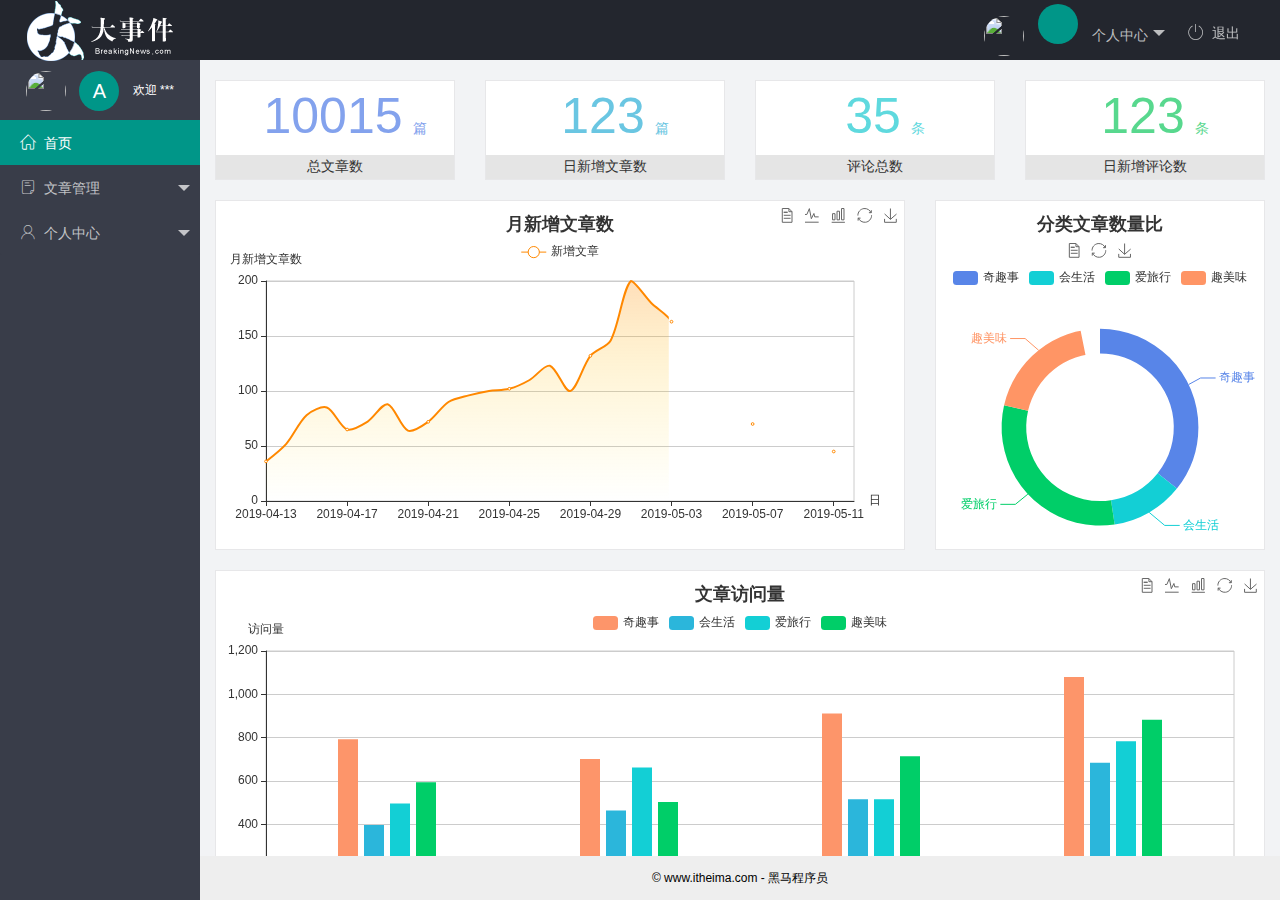
==== commit fcdd50f3: "完成个人中心开发" ====
--- a/index.html
+++ b/index.html
@@ -2,106 +2,102 @@
 <html lang="en">
 
 <head>
-    <meta charset="UTF-8">
-    <meta name="viewport" content="width=device-width, initial-scale=1.0">
-    <title>后台主页</title>
-    <!-- 导入 layui 的样式表 -->
-    <link rel="stylesheet" href="/assets/lib/layui/css/layui.css">
-    <!-- 导入字体图标样式 -->
-    <link rel="stylesheet" href="/assets/fonts/iconfont.css">
-    <link rel="stylesheet" href="/assets/css/index.css">
+  <meta charset="UTF-8">
+  <meta name="viewport" content="width=device-width, initial-scale=1.0">
+  <title>后台主页</title>
+  <!-- 导入 layui 的样式表 -->
+  <link rel="stylesheet" href="/assets/lib/layui/css/layui.css">
+  <!-- 导入字体图标样式 -->
+  <link rel="stylesheet" href="/assets/fonts/iconfont.css">
+  <link rel="stylesheet" href="/assets/css/index.css">
 </head>
 
 <body class="layui-layout-body">
-    <div class="layui-layout layui-layout-admin">
-        <div class="layui-header">
-            <div class="layui-logo">
-                <img src="/assets/images/logo.png" alt="">
-            </div>
-            <!-- 头部区域（可配合layui已有的水平导航） -->
+  <div class="layui-layout layui-layout-admin">
+    <div class="layui-header">
+      <div class="layui-logo">
+        <img src="/assets/images/logo.png" alt="">
+      </div>
+      <!-- 头部区域（可配合layui已有的水平导航） -->
 
-            <ul class="layui-nav layui-layout-right">
-                <li class="layui-nav-item">
-                    <a href="javascript:;">
-                        <img src="http://t.cn/RCzsdCq" class="layui-nav-img">
-                        <span class="text-avatar"></span>
-                        个人中心
-                    </a>
-                    <dl class="layui-nav-child">
-                        <dd><a href="">基本资料</a></dd>
-                        <dd><a href="">更换头像</a></dd>
-                        <dd><a href="">重置密码</a></dd>
-                    </dl>
-                </li>
-                <li class="layui-nav-item"><a href="javascript:;" id="btnLogout"><span
-                            class="iconfont icon-tuichu"></span>退出</a></li>
-            </ul>
-        </div>
+      <ul class="layui-nav layui-layout-right">
+        <li class="layui-nav-item">
+          <a href="javascript:;">
+            <img src="http://t.cn/RCzsdCq" class="layui-nav-img">
+            <span class="text-avatar"></span>
+            个人中心
+          </a>
+          <dl class="layui-nav-child">
+            <dd><a href="/user/user_info.html" target="fm">基本资料</a></dd>
+            <dd><a href="/user/user_avatar.html" target="fm">更换头像</a></dd>
+            <dd><a href="/user/user_pwd.html" target="fm">重置密码</a></dd>
+          </dl>
+        </li>
+        <li class="layui-nav-item"><a href="javascript:;" id="btnLogout"><span
+              class="iconfont icon-tuichu"></span>退出</a></li>
+      </ul>
+    </div>
 
-        <div class="layui-side layui-bg-black">
+    <div class="layui-side layui-bg-black">
+      <div class="userinfo">
+        <img src="http://t.cn/RCzsdCq" class="layui-nav-img" />
+        <span class="text-avatar">A</span>
+        <span id="welcome">欢迎 ***</span>
+      </div>
+      <!-- 左侧导航区域（可配合layui已有的垂直导航） -->
+      <ul class="layui-nav layui-nav-tree" lay-shrink="all">
+        <li class="layui-nav-item layui-this">
+          <a href="/home/dashboard.html" target="fm"><span class="iconfont icon-home"></span>首页</a>
+        </li>
+        <li class="layui-nav-item">
+          <a class="" href="javascript:;"><span class="iconfont icon-16"></span>文章管理</a>
+          <dl class="layui-nav-child">
+            <dd>
+              <a href="/article/art_cate.html" target="fm"><i class="layui-icon layui-icon-app"></i>文章类别</a>
+            </dd>
+            <dd>
+              <a href="/article/art_list.html" target="fm"><i class="layui-icon layui-icon-app"></i>文章列表</a>
+            </dd>
+            <dd>
+              <a href="/article/art_pub.html" target="fm"><i class="layui-icon layui-icon-app"></i>发布文章</a>
+            </dd>
+          </dl>
+        </li>
+        <li class="layui-nav-item">
+          <a href="javascript:;"><span class="iconfont icon-user"></span>个人中心</a>
+          <dl class="layui-nav-child">
+            <dd>
+              <a href="/user/user_info.html" target="fm"><i class="layui-icon layui-icon-app"></i>基本资料</a>
+            </dd>
+            <dd>
+              <a href="/user/user_avatar.html" target="fm"><i class="layui-icon layui-icon-app"></i>更换头像</a>
+            </dd>
+            <dd>
+              <a href="/user/user_pwd.html" target="fm"><i class="layui-icon layui-icon-app"></i>重置密码</a>
+            </dd>
+          </dl>
+        </li>
+      </ul>
+    </div>
 
-            <div class="userinfo">
-                <img src="http://t.cn/RCzsdCq" class="layui-nav-img">
-                <span class="text-avatar"></span>
-                <span id="welcome"></span>
-            </div>
-            <div class="layui-side-scroll">
-                <!-- 左侧导航区域（可配合layui已有的垂直导航） -->
-                <ul class="layui-nav layui-nav-tree" lay-shrink="all">
-                    <li class="layui-nav-item layui-this">
-                        <a href="/home/dashboard.html" target="fm"><span class="iconfont icon-home"></span>首页</a>
-                    </li>
-                    <li class="layui-nav-item">
-                        <a class="" href="javascript:;"><span class="iconfont icon-16"></span>文件管理</a>
-                        <dl class="layui-nav-child">
-                            <dd>
-                                <a href="javascript:;"><i class="layui-icon layui-icon-app"></i> 文章类型</a>
-                            </dd>
-                            <dd>
-                                <a href="javascript:;"><i class="layui-icon layui-icon-app"></i> 文章列表</a>
-                            </dd>
-                            <dd>
-                                <a href="javascript:;"><i class="layui-icon layui-icon-app"></i> 发表文章</a>
-                            </dd>
-                        </dl>
-                    </li>
-                    <li class="layui-nav-item">
-                        <a href="javascript:;"><span class="iconfont icon-user"></span>个人中心</a>
-                        <dl class="layui-nav-child">
-                            <dd>
-                                <a href="javascript:;"><i class="layui-icon layui-icon-app"></i> 基本资料</a>
-                            </dd>
-                            <dd>
-                                <a href="javascript:;"><i class="layui-icon layui-icon-app"></i> 更换头像</a>
-                            </dd>
-                            <dd>
-                                <a href="javascript:;"><i class="layui-icon layui-icon-app"></i> 重置密码</a>
-                            </dd>
-                        </dl>
-                    </li>
+    <div class="layui-body">
+      <!-- 内容主体区域 -->
+      <iframe name="fm" src="/home/dashboard.html" frameborder="0"></iframe>
+    </div>
 
-                </ul>
-            </div>
-        </div>
-
-        <div class="layui-body">
-            <!-- 内容主体区域 -->
-            <iframe name="fm" src="/home/dashboard.html" frameborder="0"></iframe>
-        </div>
-
-        <div class="layui-footer">
-            <!-- 底部固定区域 -->
-            © www.itheima.com - 黑马程序员
-        </div>
+    <div class="layui-footer">
+      <!-- 底部固定区域 -->
+      © www.itheima.com - 黑马程序员
     </div>
-    <!-- 导入layui的js文件 -->
-    <script src="./assets/lib/layui/layui.all.js"></script>
-    <!-- 导入jquery -->
-    <script src="./assets/lib/jquery.js"></script>
-    <!-- 导入自己封装的baseAPI -->
-    <script src="./assets/js/baseAPI.js"></script>
-    <!-- 导入自己的 js 文件 -->
-    <script src="./assets/js/index.js"></script>
+  </div>
+  <!-- 导入layui的js文件 -->
+  <script src="./assets/lib/layui/layui.all.js"></script>
+  <!-- 导入jquery -->
+  <script src="./assets/lib/jquery.js"></script>
+  <!-- 导入自己封装的baseAPI -->
+  <script src="./assets/js/baseAPI.js"></script>
+  <!-- 导入自己的 js 文件 -->
+  <script src="./assets/js/index.js"></script>
 </body>
 
 </html>